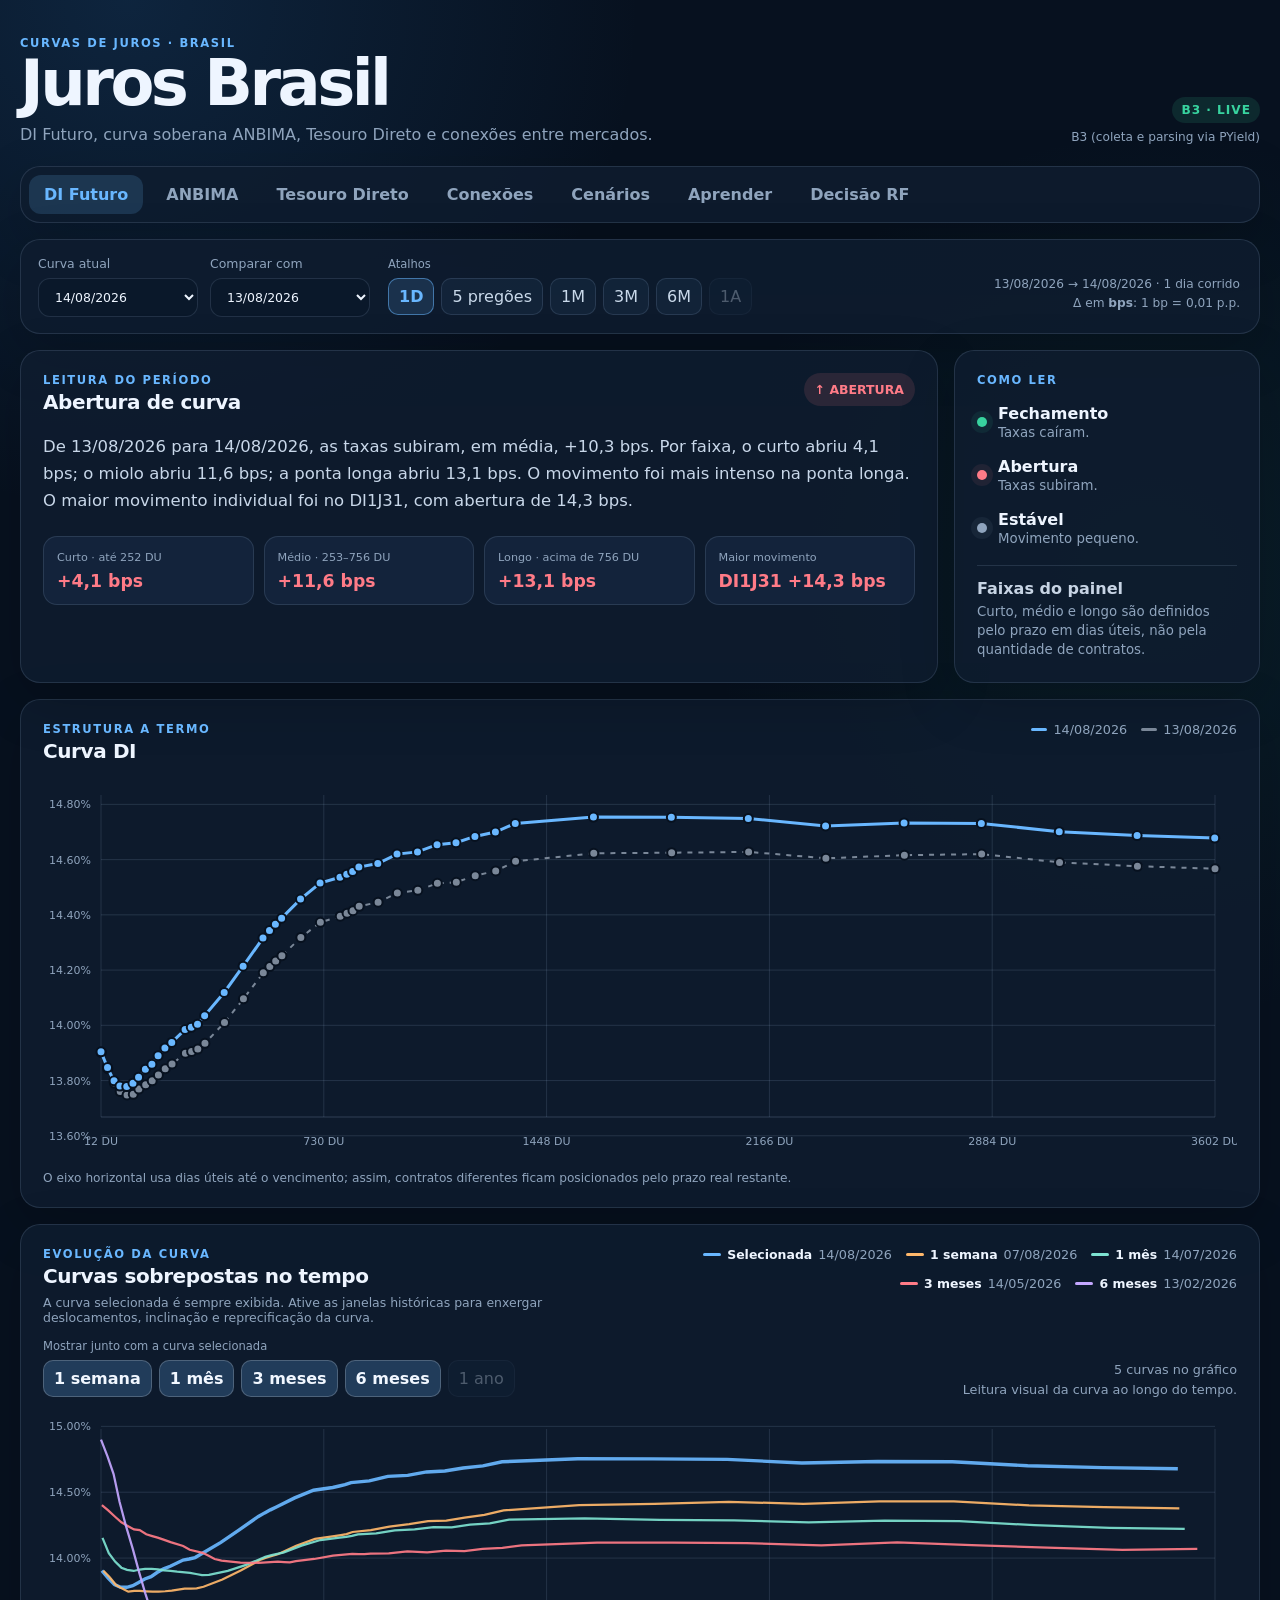
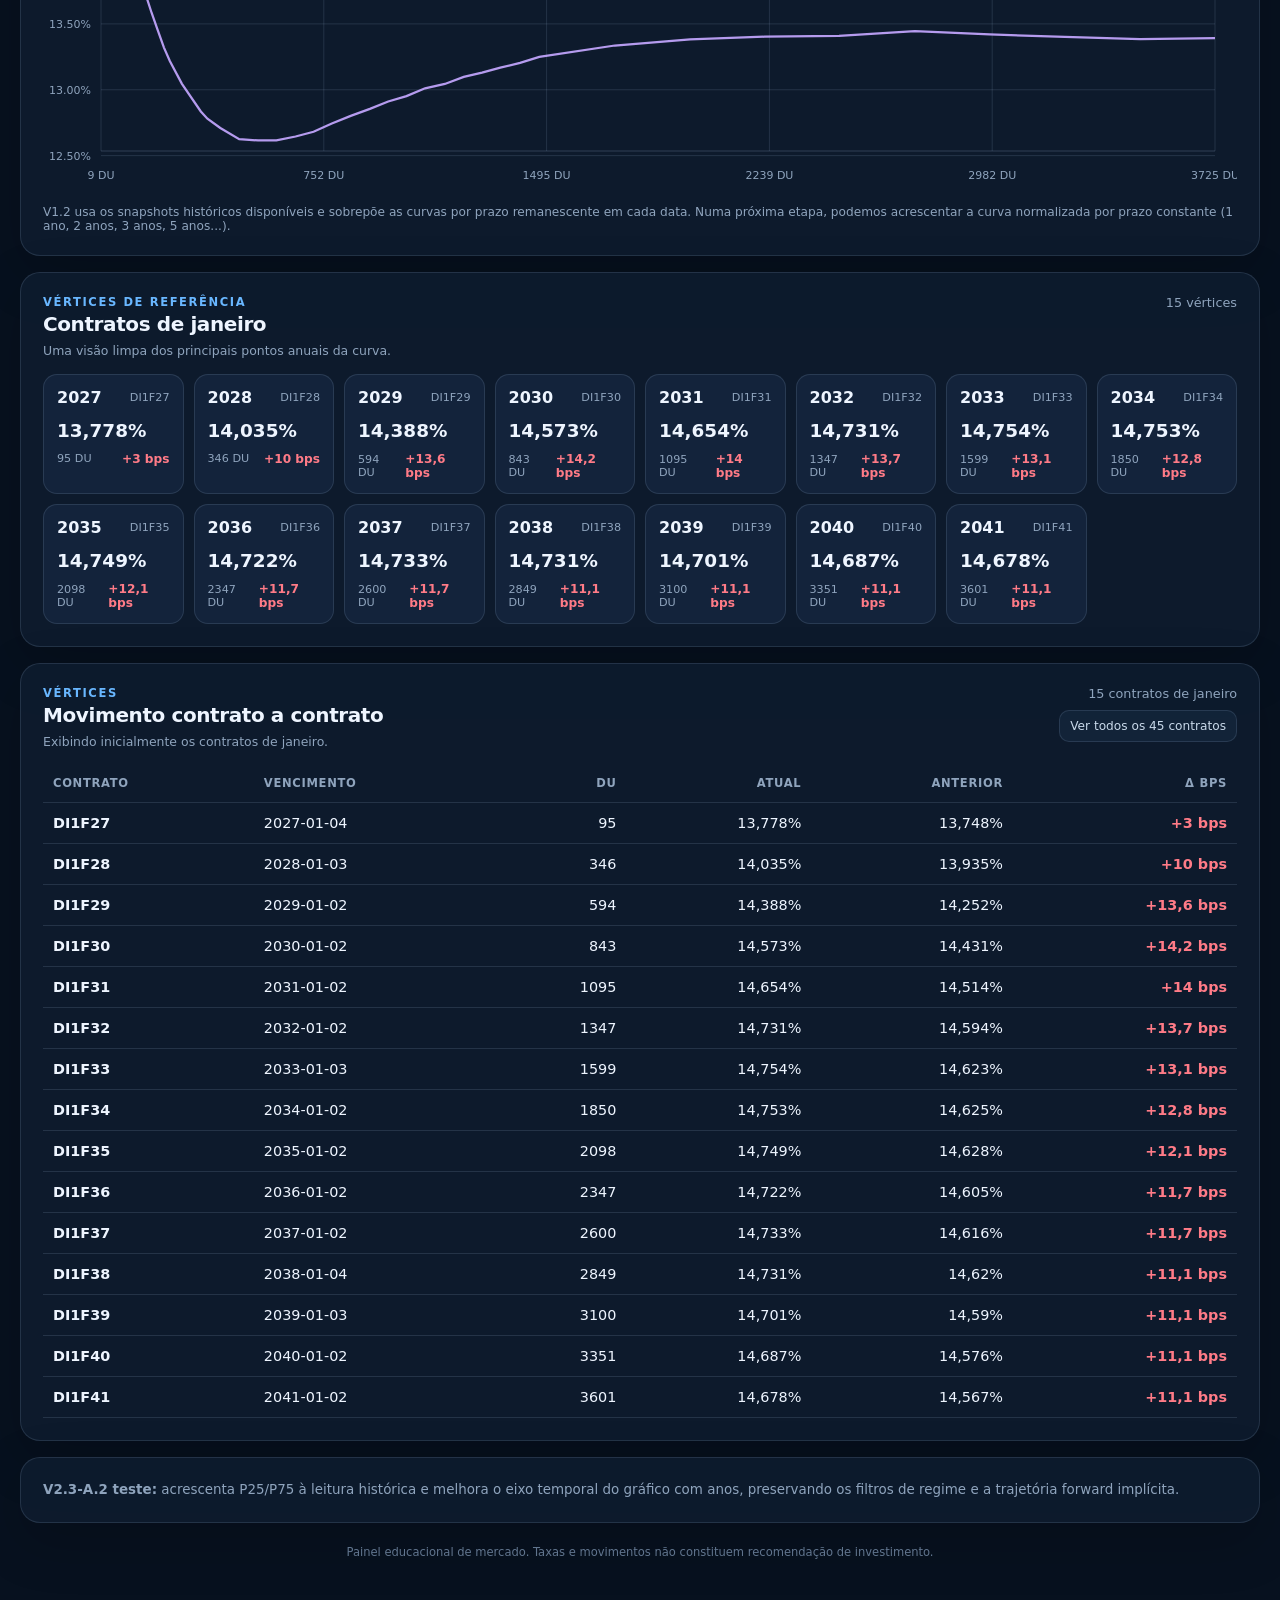
==== v2.html @ 852cf222 "Add files via upload" ====
<!doctype html>
<html lang="pt-BR">
<head>
  <meta charset="utf-8">
  <meta name="viewport" content="width=device-width, initial-scale=1">
  <meta name="description" content="Painel didático de curva DI Futuro, movimentos em pontos-base e comparação entre pregões.">
  <title>Juros Brasil · V2.3-A.2 Teste</title>
  <link rel="stylesheet" href="css/style.css?v=1.2.0">
  <link rel="stylesheet" href="css/v2.css?v=2.3.0">
</head>
<body>
  <main class="shell">
    <header class="topbar">
      <div>
        <p class="eyebrow">CURVAS DE JUROS · BRASIL</p>
        <h1>Juros Brasil</h1>
        <p class="subtitle">DI Futuro, curva soberana ANBIMA, Tesouro Direto e conexões entre mercados.</p>
      </div>
      <div class="sourceBox">
        <span id="modeBadge" class="badge">carregando</span>
        <span id="sourceText">—</span>
      </div>
    </header>

    <nav class="mainTabs panel" aria-label="Áreas do painel">
      <button type="button" class="tabButton active" data-tab="di">DI Futuro</button>
      <button type="button" class="tabButton" data-tab="anbima">ANBIMA</button>
      <button type="button" class="tabButton" data-tab="tesouro">Tesouro Direto</button>
      <button type="button" class="tabButton" data-tab="conexoes">Conexões</button>
      <button type="button" class="tabButton scenarioTabButton" data-tab="cenarios">Cenários</button>
      <button type="button" class="tabButton" data-tab="aprender">Aprender</button>
      <button type="button" class="tabButton decisionTabButton" data-tab="decisao">Decisão RF</button>
    </nav>

    <div id="tab-di" class="tabPane active">
    <section class="controls panel">
      <div class="dateControls">
        <label>
          Curva atual
          <select id="currentDate"></select>
        </label>
        <label>
          Comparar com
          <select id="compareDate"></select>
        </label>
      </div>

      <div class="presetWrap">
        <span class="presetLabel">Atalhos</span>
        <div class="presetButtons" id="presetButtons">
          <button type="button" data-preset="1d">1D</button>
          <button type="button" data-preset="5d">5 pregões</button>
          <button type="button" data-preset="1m">1M</button>
          <button type="button" data-preset="3m">3M</button>
          <button type="button" data-preset="6m">6M</button>
          <button type="button" data-preset="1y">1A</button>
        </div>
      </div>

      <div class="controlHint">
        <span id="periodLabel">—</span>
        <span>Δ em <strong>bps</strong>: 1 bp = 0,01 p.p.</span>
      </div>
    </section>

    <section class="heroGrid">
      <article class="panel reading">
        <div class="panelHead">
          <div>
            <p class="eyebrow">LEITURA DO PERÍODO</p>
            <h2 id="movementTitle">—</h2>
          </div>
          <div id="movementPill" class="movementPill neutral">—</div>
        </div>
        <p id="movementText" class="readingText">Carregando as curvas…</p>
        <div class="metrics">
          <div>
            <span>Curto · até 252 DU</span>
            <strong id="shortMove">—</strong>
          </div>
          <div>
            <span>Médio · 253–756 DU</span>
            <strong id="midMove">—</strong>
          </div>
          <div>
            <span>Longo · acima de 756 DU</span>
            <strong id="longMove">—</strong>
          </div>
          <div>
            <span>Maior movimento</span>
            <strong id="largestMove">—</strong>
          </div>
        </div>
      </article>

      <article class="panel glossary">
        <p class="eyebrow">COMO LER</p>
        <div class="glossaryRow"><span class="dot down"></span><div><strong>Fechamento</strong><small>Taxas caíram.</small></div></div>
        <div class="glossaryRow"><span class="dot up"></span><div><strong>Abertura</strong><small>Taxas subiram.</small></div></div>
        <div class="glossaryRow"><span class="dot flat"></span><div><strong>Estável</strong><small>Movimento pequeno.</small></div></div>
        <div class="bucketHelp">
          <strong>Faixas do painel</strong>
          <small>Curto, médio e longo são definidos pelo prazo em dias úteis, não pela quantidade de contratos.</small>
        </div>
      </article>
    </section>

    <section class="panel chartPanel">
      <div class="panelHead">
        <div>
          <p class="eyebrow">ESTRUTURA A TERMO</p>
          <h2>Curva DI</h2>
        </div>
        <div id="legend" class="legend"></div>
      </div>
      <div id="chart" class="chart" aria-label="Gráfico da curva DI"></div>
      <p class="chartNote">O eixo horizontal usa dias úteis até o vencimento; assim, contratos diferentes ficam posicionados pelo prazo real restante.</p>
    </section>

    <section class="panel evolutionPanel">
      <div class="panelHead">
        <div>
          <p class="eyebrow">EVOLUÇÃO DA CURVA</p>
          <h2>Curvas sobrepostas no tempo</h2>
          <p class="sectionSubtitle">A curva selecionada é sempre exibida. Ative as janelas históricas para enxergar deslocamentos, inclinação e reprecificação da curva.</p>
        </div>
        <div id="evolutionLegend" class="legend"></div>
      </div>

      <div class="evoControls">
        <div class="presetWrap">
          <span class="presetLabel">Mostrar junto com a curva selecionada</span>
          <div class="presetButtons evoButtons" id="evolutionButtons">
            <button type="button" data-evo="5d">1 semana</button>
            <button type="button" data-evo="1m">1 mês</button>
            <button type="button" data-evo="3m">3 meses</button>
            <button type="button" data-evo="6m">6 meses</button>
            <button type="button" data-evo="1y">1 ano</button>
          </div>
        </div>
        <div class="evoHint">
          <div id="evolutionCount" class="muted">—</div>
          <div class="muted">Leitura visual da curva ao longo do tempo.</div>
        </div>
      </div>

      <div id="evolutionChart" class="chart evolutionChart" aria-label="Gráfico de evolução histórica da curva DI"></div>
      <p class="chartNote">V1.2 usa os snapshots históricos disponíveis e sobrepõe as curvas por prazo remanescente em cada data. Numa próxima etapa, podemos acrescentar a curva normalizada por prazo constante (1 ano, 2 anos, 3 anos, 5 anos...).</p>
    </section>

    <section class="panel januaryPanel">
      <div class="panelHead">
        <div>
          <p class="eyebrow">VÉRTICES DE REFERÊNCIA</p>
          <h2>Contratos de janeiro</h2>
          <p class="sectionSubtitle">Uma visão limpa dos principais pontos anuais da curva.</p>
        </div>
        <div id="januaryCount" class="muted">—</div>
      </div>
      <div id="januaryGrid" class="januaryGrid"></div>
    </section>

    <section class="panel">
      <div class="panelHead">
        <div>
          <p class="eyebrow">VÉRTICES</p>
          <h2>Movimento contrato a contrato</h2>
          <p class="sectionSubtitle" id="tableModeText">Exibindo inicialmente os contratos de janeiro.</p>
        </div>
        <div class="tableActions">
          <div id="commonCount" class="muted">—</div>
          <button type="button" id="toggleTable" class="secondaryButton">Ver todos os contratos</button>
        </div>
      </div>
      <div class="tableWrap">
        <table>
          <thead>
            <tr>
              <th>Contrato</th>
              <th>Vencimento</th>
              <th>DU</th>
              <th>Atual</th>
              <th>Anterior</th>
              <th>Δ bps</th>
            </tr>
          </thead>
          <tbody id="curveTable"></tbody>
        </table>
      </div>
    </section>

    </div>

    <div id="tab-anbima" class="tabPane">
      <section class="sectionIntro panel"><div><p class="eyebrow">CURVA SOBERANA · ANBIMA</p><h2>ETTJ Prefixada, juro real e inflação implícita</h2><p class="sectionSubtitle">Vértices de prazo constante em dias úteis.</p></div><label class="inlineSelect">Data<select id="anbimaDate"></select></label></section>
      <section class="panel marketStatus"><div class="panelHead"><div><p class="eyebrow">VÉRTICES PADRÃO</p><h2>Retrato da curva ANBIMA</h2></div><div id="anbimaStatus" class="muted">—</div></div><div id="anbimaCards" class="marketCards"></div></section>
      <section class="panel chartPanel"><div class="panelHead"><div><p class="eyebrow">ETTJ</p><h2>Pré × IPCA × inflação implícita</h2></div><div id="anbimaLegend" class="legend"></div></div><div id="anbimaChart" class="chart"></div></section>
      <section class="panel"><div class="panelHead"><div><p class="eyebrow">VÉRTICES</p><h2>Estrutura a termo</h2></div></div><div class="tableWrap"><table><thead><tr><th>DU</th><th>Prazo</th><th>ETTJ Pré</th><th>ETTJ IPCA</th><th>Inflação implícita</th></tr></thead><tbody id="anbimaTable"></tbody></table></div></section>
      <section class="panel parameterPanel"><div class="panelHead"><div><p class="eyebrow">MODELO</p><h2>Parâmetros Svensson</h2><p id="anbimaPrecision" class="sectionSubtitle"></p></div></div><div class="tableWrap"><table><thead><tr><th>Curva</th><th>Beta 1</th><th>Beta 2</th><th>Beta 3</th><th>Beta 4</th><th>Lambda 1</th><th>Lambda 2</th></tr></thead><tbody id="anbimaParams"></tbody></table></div></section>
    </div>

    <div id="tab-tesouro" class="tabPane">
      <section class="sectionIntro panel"><div><p class="eyebrow">TÍTULOS PÚBLICOS · TESOURO DIRETO</p><h2>Taxas e preços dos títulos ofertados</h2><p class="sectionSubtitle">Fonte oficial do Tesouro Nacional.</p></div><label class="inlineSelect">Data<select id="tesouroDate"></select></label></section>
      <section id="tesouroPending" class="panel pendingPanel"><p class="eyebrow">PRIMEIRO TESTE</p><h2>Aguardando a primeira coleta do Tesouro Direto</h2><p>Depois de subir os arquivos, rode <strong>Actions → Atualizar Tesouro Direto → Run workflow</strong>. A aba será preenchida automaticamente.</p></section>
      <div id="tesouroContent" class="hidden"><section class="panel marketStatus"><div class="panelHead"><div><p class="eyebrow">MERCADO</p><h2>Taxas do Tesouro Direto</h2></div><div id="tesouroStatus" class="muted">—</div></div><div id="tesouroCards" class="marketCards"></div></section><section class="panel"><div class="panelHead"><div><p class="eyebrow">TÍTULOS</p><h2>Taxas e preços</h2></div></div><div class="tableWrap"><table><thead><tr><th>Título</th><th>Vencimento</th><th>Taxa compra</th><th>Preço compra</th><th>Taxa venda</th><th>Preço venda</th></tr></thead><tbody id="tesouroTable"></tbody></table></div></section></div>
    </div>

    <div id="tab-conexoes" class="tabPane">
      <section class="sectionIntro panel"><div><p class="eyebrow">CONEXÕES DE MERCADO</p><h2>DI Futuro × ETTJ Prefixada ANBIMA</h2><p class="sectionSubtitle">O DI é interpolado nos mesmos vértices da ANBIMA.</p></div><label class="inlineSelect">Data em comum<select id="connectionDate"></select></label></section>
      <section class="panel reading"><div class="panelHead"><div><p class="eyebrow">LEITURA DO BASIS</p><h2 id="basisTitle">—</h2></div><div id="basisStatus" class="muted">—</div></div><p id="basisText" class="readingText">Carregando…</p></section>
      <section class="panel chartPanel"><div class="panelHead"><div><p class="eyebrow">CURVAS NORMALIZADAS</p><h2>DI interpolado × ANBIMA Pré</h2></div><div id="connectionLegend" class="legend"></div></div><div id="connectionChart" class="chart"></div></section>
      <section class="panel"><div class="panelHead"><div><p class="eyebrow">BASIS</p><h2>ANBIMA Pré − DI</h2><p class="sectionSubtitle">Diferença em pontos-base; não representa spread de crédito.</p></div></div><div id="basisBars" class="basisBars"></div><div class="tableWrap"><table><thead><tr><th>Vértice</th><th>Prazo</th><th>DI interpolado</th><th>ANBIMA Pré</th><th>Basis</th></tr></thead><tbody id="basisTable"></tbody></table></div></section>
    </div>



    <div id="tab-cenarios" class="tabPane">
      <section class="sectionIntro panel scenarioIntro">
        <div>
          <p class="eyebrow">PASSADO × MERCADO</p>
          <h2>Cenários de referência</h2>
          <p class="sectionSubtitle">Compare CDI realizado em janelas históricas com a taxa equivalente e a trajetória forward implícita na curva DI atual.</p>
        </div>
        <div class="scenarioSelectors">
          <label class="inlineSelect">Data da curva<select id="scenarioDate"></select></label>
          <label class="inlineSelect">Base histórica
            <select id="scenarioRegime">
              <option value="full">Histórico completo · desde 1986</option>
              <option value="real">Plano Real · desde jul/1994</option>
              <option value="targets" selected>Regime de metas · desde jul/1999</option>
              <option value="recent">Histórico recente · desde 2005</option>
            </select>
          </label>
          <label class="inlineSelect">Horizonte
            <select id="scenarioHorizon">
              <option value="126">6 meses · 126 DU</option>
              <option value="252">1 ano · 252 DU</option>
              <option value="504">2 anos · 504 DU</option>
              <option value="756">3 anos · 756 DU</option>
              <option value="1260" selected>5 anos · 1.260 DU</option>
              <option value="1764">7 anos · 1.764 DU</option>
              <option value="2520">10 anos · 2.520 DU</option>
            </select>
          </label>
        </div>
      </section>

      <section id="cdiPending" class="panel pendingPanel">
        <p class="eyebrow">CDI HISTÓRICO</p>
        <h2>Aguardando a primeira coleta do Banco Central</h2>
        <p>Depois de subir os arquivos, rode <strong>Actions → Atualizar CDI histórico → Run workflow</strong>. O workflow criará <code>data/cdi/index.json</code> e esta área será preenchida automaticamente.</p>
      </section>

      <div id="scenarioContent" class="hidden">
        <section class="panel scenarioSnapshot">
          <div class="panelHead">
            <div>
              <p class="eyebrow">CENÁRIOS DE REFERÊNCIA</p>
              <h2 id="scenarioTitle">—</h2>
              <p class="sectionSubtitle">Histórico é realizado; curva DI é preço de mercado hoje. A base histórica selecionada filtra apenas janelas inteiramente contidas no regime. Nenhum dos dois é previsão garantida.</p>
            </div>
            <div id="scenarioStatus" class="muted">—</div>
          </div>
          <div id="scenarioCards" class="scenarioCards"></div>
          <div id="scenarioReading" class="rfReading"></div>
        </section>

        <section class="panel scenarioForwardPanel">
          <div class="panelHead">
            <div>
              <p class="eyebrow">TRAJETÓRIA IMPLÍCITA</p>
              <h2>Como a curva chega à taxa equivalente?</h2>
              <p class="sectionSubtitle">Forward anual equivalente de cada trecho, extraído dos fatores de desconto da curva DI interpolada.</p>
            </div>
          </div>
          <div class="tableWrap">
            <table>
              <thead><tr><th>Trecho</th><th>DU do trecho</th><th>Forward implícito</th><th>Taxa zero no fim</th></tr></thead>
              <tbody id="scenarioForwardTable"></tbody>
            </table>
          </div>
          <p class="modelNote">A composição dos forwards reproduz a taxa equivalente do horizonte. Para produtos a % do CDI, a V2.3-A aplica o percentual em cada trecho da trajetória, em vez de repetir uma única taxa por todo o período.</p>
        </section>

        <section class="panel scenarioHistoryPanel">
          <div class="panelHead">
            <div>
              <p class="eyebrow">HISTÓRICO</p>
              <h2 id="scenarioHistoryTitle">CDI equivalente em janelas móveis</h2>
              <p class="sectionSubtitle">Cada ponto responde: “qual foi a taxa anual equivalente do CDI nos N dias úteis terminados nesta data?”.</p>
            </div>
          </div>
          <div id="scenarioHistoryChart" class="historyChartCompact scenarioHistoryChart"></div>
        </section>

        <section class="panel scenarioMatrixPanel">
          <div class="panelHead">
            <div>
              <p class="eyebrow">VISÃO COMPLETA</p>
              <h2>Todos os horizontes</h2>
              <p class="sectionSubtitle">Última janela realizada, distribuição histórica e referência da curva DI na data selecionada.</p>
            </div>
          </div>
          <div class="tableWrap">
            <table>
              <thead><tr><th>Horizonte</th><th>Última janela</th><th>P25</th><th>Mediana</th><th>P75</th><th>Mínima</th><th>Máxima</th><th>Curva DI</th><th>DI − mediana</th></tr></thead>
              <tbody id="scenarioMatrix"></tbody>
            </table>
          </div>
        </section>
      </div>

      <section class="panel scenarioNext">
        <div>
          <p class="eyebrow">PRÓXIMA CAMADA · V2.4</p>
          <h2>Boletim Focus</h2>
          <p>Na próxima etapa, Selic e IPCA do Focus entram como trajetória de consenso, respeitando o fato de que a Selic publicada no Focus é uma expectativa de fim de período e não um “CDI médio” pronto.</p>
        </div>
      </section>
    </div>

    <div id="tab-aprender" class="tabPane">
      <section class="sectionIntro panel learnIntro">
        <div>
          <p class="eyebrow">GUIA PRÁTICO</p>
          <h2>Da curva para a decisão</h2>
          <p class="sectionSubtitle">Uma leitura simples para conectar DI, ANBIMA, renda fixa, fundos e ativos de risco.</p>
        </div>
        <div class="learnBadge">educacional · sem recomendação automática</div>
      </section>

      <section class="panel">
        <div class="panelHead">
          <div>
            <p class="eyebrow">CURVA EM 60 SEGUNDOS</p>
            <h2>O que está mexendo?</h2>
          </div>
        </div>
        <div class="learningSteps">
          <article class="learnStep"><span>1</span><div><strong>DI futuro</strong><p>É uma referência negociada para juros DI em prazos futuros. Taxa para cima = abertura; taxa para baixo = fechamento.</p></div></article>
          <article class="learnStep"><span>2</span><div><strong>Onde mexeu?</strong><p>Curto, miolo e longo podem andar de formas diferentes. Isso ajuda a separar política monetária próxima de prêmio de prazo.</p></div></article>
          <article class="learnStep"><span>3</span><div><strong>Pré ou pós?</strong><p>O pós acompanha o CDI realizado; o prefixado trava uma taxa nominal; o IPCA+ trava uma taxa real sobre a inflação.</p></div></article>
          <article class="learnStep"><span>4</span><div><strong>Marcação a mercado</strong><p>Quanto maior a duration, maior tende a ser a sensibilidade do preço a mudanças na curva, mantendo as demais variáveis constantes.</p></div></article>
        </div>
      </section>

      <section class="panel impactPanel">
        <div class="panelHead">
          <div>
            <p class="eyebrow">MAPA DE IMPACTOS</p>
            <h2>Se a curva mexer, o que observar?</h2>
            <p class="sectionSubtitle">Relações direcionais típicas, não regras fixas.</p>
          </div>
        </div>
        <div class="impactGrid">
          <article class="impactCard">
            <div class="impactHead up"><span>↑</span><strong>Curva abre</strong></div>
            <ul>
              <li><b>Novos prefixados:</b> tendem a aparecer com taxas maiores.</li>
              <li><b>Prefixados já emitidos / fundos de duration:</b> preços podem sofrer.</li>
              <li><b>Bolsa e IFIX:</b> taxa de desconto maior pode pressionar valuation.</li>
              <li><b>Pós-CDI:</b> continua dependendo do CDI efetivamente realizado.</li>
            </ul>
          </article>
          <article class="impactCard">
            <div class="impactHead down"><span>↓</span><strong>Curva fecha</strong></div>
            <ul>
              <li><b>Novos prefixados:</b> tendem a vir com taxas menores.</li>
              <li><b>Prefixados já emitidos / fundos de duration:</b> podem se beneficiar da marcação.</li>
              <li><b>Bolsa e IFIX:</b> menor taxa de desconto pode ajudar valuation.</li>
              <li><b>Pós-CDI:</b> pode perder atratividade relativa se o CDI realizado cair.</li>
            </ul>
          </article>
          <article class="impactCard">
            <div class="impactHead real"><span>π</span><strong>Juro real / inflação</strong></div>
            <ul>
              <li><b>ETTJ IPCA:</b> ajuda a enxergar o juro real exigido pelo mercado.</li>
              <li><b>Inflação implícita:</b> liga curva nominal e curva real.</li>
              <li><b>LCI IPCA+:</b> compare a taxa real contratada com a curva real do mesmo prazo.</li>
              <li><b>Prazo longo:</b> pequenas mudanças de taxa podem gerar grande oscilação de preço.</li>
            </ul>
          </article>
        </div>
      </section>

      <section class="panel fundGuide">
        <div class="panelHead">
          <div>
            <p class="eyebrow">FUNDOS DE INVESTIMENTO</p>
            <h2>Como a curva chega até o fundo?</h2>
          </div>
        </div>
        <div class="fundMap">
          <div><strong>DI / Selic</strong><span>Fundos muito curtos / caixa</span><p>Menor sensibilidade à ponta longa; o resultado tende a acompanhar mais de perto a taxa realizada, descontadas taxas e demais posições.</p></div>
          <div><strong>Pré / duration</strong><span>Renda fixa ativa</span><p>Fechamento de curva pode gerar marcação positiva; abertura pode pressionar. O tamanho do efeito depende da duration e das posições.</p></div>
          <div><strong>IPCA+</strong><span>Inflação / IMA-B</span><p>Juro real é central. Fundos longos podem oscilar bastante mesmo com proteção inflacionária no horizonte.</p></div>
          <div><strong>Crédito</strong><span>Spread + curva</span><p>Além dos juros, entra o spread de crédito. Curva e percepção de risco podem se mover ao mesmo tempo ou em direções diferentes.</p></div>
        </div>
      </section>

      <section class="panel correlationPreview">
        <div>
          <p class="eyebrow">PRÓXIMA CAMADA</p>
          <h2>Juros futuros × Bolsa × IFIX</h2>
          <p>O próximo módulo pode calcular correlação móvel entre variações do DI 2A/5A/10A e retornos de Ibovespa/IFIX. A ideia é medir o que aconteceu em cada janela, em vez de assumir que “juros caem = bolsa sobe” sempre.</p>
        </div>
        <div class="correlationMock">
          <span>DI 5A × IBOV</span><strong>correlação móvel</strong><small>20 · 60 · 120 pregões</small>
        </div>
      </section>
    </div>

    <div id="tab-decisao" class="tabPane">
      <section class="sectionIntro panel decisionIntro">
        <div>
          <p class="eyebrow">DECISÃO DE RENDA FIXA</p>
          <h2>LCI Pós × Pré × IPCA+</h2>
          <p class="sectionSubtitle">Compare cenários, pontos de equilíbrio e referências de mercado. A ferramenta não substitui suitability, liquidez, risco de crédito ou condições da emissão.</p>
        </div>
        <label class="inlineSelect">Data de referência<select id="decisionDate"></select></label>
      </section>

      <section class="panel decisionFormPanel">
        <div class="panelHead">
          <div>
            <p class="eyebrow">ENTRADAS</p>
            <h2>Condições disponíveis para o cliente</h2>
          </div>
          <button type="button" id="useMarketScenario" class="secondaryButton">Usar cenário de mercado</button>
        </div>

        <div class="decisionInputs">
          <label>Valor da aplicação
            <div class="inputPrefix"><span>R$</span><input id="rfAmount" type="number" min="1000" step="1000" value="100000"></div>
          </label>
          <label>Horizonte
            <select id="rfHorizon">
              <option value="126">6 meses · 126 DU</option>
              <option value="252" selected>1 ano · 252 DU</option>
              <option value="504">2 anos · 504 DU</option>
              <option value="756">3 anos · 756 DU</option>
              <option value="1260">5 anos · 1.260 DU</option>
              <option value="1764">7 anos · 1.764 DU</option>
              <option value="2520">10 anos · 2.520 DU</option>
            </select>
          </label>
          <label>LCI Pós
            <div class="inputSuffix"><input id="rfPctCdi" type="number" min="1" max="150" step="0.01" value="90"><span>% do CDI</span></div>
          </label>
          <label>LCI Pré
            <div class="inputSuffix"><input id="rfPre" type="number" min="0" max="50" step="0.01" value="13.08"><span>% a.a.</span></div>
          </label>
          <label>LCI IPCA+
            <div class="inputSuffix"><input id="rfIpcaSpread" type="number" min="0" max="30" step="0.01" value="7.00"><span>% a.a.</span></div>
          </label>
          <label>CDI equivalente · cenário
            <div class="inputSuffix"><input id="rfCdiScenario" type="number" min="0" max="50" step="0.01" value="13.90"><span>% a.a.</span></div>
          </label>
          <label>IPCA médio · cenário
            <div class="inputSuffix"><input id="rfIpcaScenario" type="number" min="-5" max="30" step="0.01" value="5.00"><span>% a.a.</span></div>
          </label>
        </div>
        <p class="decisionHint">Por padrão, a ferramenta abre em cenário de mercado. Na LCI Pós, a V2.3-A usa a trajetória forward implícita da curva DI; o campo de CDI mostra a taxa equivalente do horizonte. Se CDI ou IPCA forem editados manualmente, passa para cenário personalizado. Curva não é previsão.</p>
      </section>

      <section class="panel marketReferencePanel">
        <div class="panelHead">
          <div>
            <p class="eyebrow">REFERÊNCIAS DE MERCADO</p>
            <h2 id="rfReferenceTitle">Mesmo prazo · —</h2>
          </div>
          <div id="rfReferenceStatus" class="muted">—</div>
        </div>
        <div id="rfReferenceCards" class="rfReferenceCards"></div>
      </section>

      <section class="panel">
        <div class="panelHead">
          <div>
            <p class="eyebrow">RESULTADO DO CENÁRIO</p>
            <h2>Quanto cada estrutura entrega no modelo?</h2>
          </div>
        </div>
        <div id="rfProductCards" class="rfProductCards"></div>
        <div id="rfScenarioReading" class="rfReading"></div>
      </section>

      <section class="decisionSplit">
        <section class="panel">
          <div class="panelHead"><div><p class="eyebrow">PONTOS DE EQUILÍBRIO</p><h2>Quando uma estrutura empata com a outra?</h2></div></div>
          <div id="rfBreakevens" class="breakevenGrid"></div>
        </section>
        <section class="panel">
          <div class="panelHead"><div><p class="eyebrow">ANTES DE ORIENTAR</p><h2>Checklist do atendimento</h2></div></div>
          <div class="clientChecklist">
            <label><input type="checkbox"> Horizonte do recurso está claro?</label>
            <label><input type="checkbox"> A carência/liquidez é compatível?</label>
            <label><input type="checkbox"> Concentração por emissor/FGC foi avaliada?</label>
            <label><input type="checkbox"> Cliente entende pré, pós e IPCA+?</label>
            <label><input type="checkbox"> Cenário é compatível com o perfil e objetivo?</label>
          </div>
        </section>
      </section>

      <section class="panel decisionFootnote">
        <p><strong>Importante:</strong> LCI para pessoa física é tratada aqui como isenta de IR sobre os rendimentos. O comparador não considera resgate antecipado, mercado secundário, custos, risco de crédito, reinvestimento, mudanças tributárias futuras nem particularidades contratuais. Confira sempre as condições da emissão.</p>
      </section>
    </div>

    <section class="panel notePanel">
      <p><strong>V2.3-A.2 teste:</strong> acrescenta P25/P75 à leitura histórica e melhora o eixo temporal do gráfico com anos, preservando os filtros de regime e a trajetória forward implícita.</p>
    </section>

    <footer>
      Painel educacional de mercado. Taxas e movimentos não constituem recomendação de investimento.
    </footer>
  </main>
  <script src="js/app.js?v=1.2.0" defer></script>
  <script src="js/market.js?v=2.3.2" defer></script>
</body>
</html>
---- css/style.css ----
:root {
  --bg: #07111f;
  --panel: rgba(14, 28, 47, .86);
  --panel2: rgba(21, 39, 63, .82);
  --text: #eef5ff;
  --muted: #8fa4bd;
  --line: rgba(166, 194, 226, .15);
  --accent: #69b7ff;
  --positive: #38d39f;
  --negative: #ff7b87;
  --warning: #ffc96b;
  --radius: 20px;
}
* { box-sizing: border-box; }
html { color-scheme: dark; }
body {
  margin: 0;
  font-family: Inter, ui-sans-serif, system-ui, -apple-system, BlinkMacSystemFont, "Segoe UI", sans-serif;
  background:
    radial-gradient(circle at 10% 0%, rgba(38, 105, 170, .22), transparent 32rem),
    radial-gradient(circle at 90% 18%, rgba(24, 124, 107, .12), transparent 28rem),
    var(--bg);
  color: var(--text);
}
button, select { font: inherit; }
button { cursor: pointer; }

.shell { width: min(1240px, calc(100% - 32px)); margin: 0 auto; padding: 36px 0 48px; }
.topbar { display: flex; gap: 28px; align-items: flex-end; justify-content: space-between; margin-bottom: 22px; }
h1 { margin: 2px 0 6px; font-size: clamp(2.2rem, 5vw, 4.5rem); line-height: .98; letter-spacing: -.055em; }
h2 { margin: 3px 0 0; font-size: 1.25rem; letter-spacing: -.02em; }
p { margin: 0; }
.eyebrow { color: var(--accent); font-weight: 800; font-size: .72rem; letter-spacing: .14em; }
.subtitle { color: var(--muted); max-width: 680px; margin-top: 10px; }
.sectionSubtitle { color: var(--muted); font-size: .78rem; margin-top: 7px; }

.panel {
  border: 1px solid var(--line);
  background: var(--panel);
  border-radius: var(--radius);
  box-shadow: 0 18px 55px rgba(0,0,0,.18);
}
.sourceBox {
  display: flex; flex-direction: column; align-items: flex-end; gap: 7px;
  color: var(--muted); font-size: .76rem; text-align: right; max-width: 320px;
}
.badge {
  display: inline-flex; padding: 6px 9px; border-radius: 999px;
  background: rgba(105,183,255,.13); color: var(--accent);
  font-weight: 800; text-transform: uppercase; letter-spacing: .08em;
}
.badge.demo { color: var(--warning); background: rgba(255,201,107,.12); }
.badge.live { color: var(--positive); background: rgba(56,211,159,.12); }

.controls {
  padding: 16px 17px;
  display: grid;
  grid-template-columns: auto 1fr auto;
  gap: 18px;
  align-items: end;
  margin-bottom: 16px;
}
.dateControls { display: flex; gap: 12px; }
.controls label { display: grid; gap: 7px; color: var(--muted); font-size: .78rem; }
select {
  min-width: 160px;
  border: 1px solid var(--line);
  border-radius: 12px;
  background: #0a182a;
  color: var(--text);
  padding: 10px 12px;
}
.presetWrap { display: grid; gap: 7px; align-self: center; }
.presetLabel { color: var(--muted); font-size: .72rem; }
.presetButtons { display: flex; gap: 7px; flex-wrap: wrap; }
.presetButtons button,
.secondaryButton {
  border: 1px solid var(--line);
  background: rgba(105,183,255,.06);
  color: #c9d9ea;
  border-radius: 10px;
  padding: 8px 10px;
  transition: .15s ease;
}
.presetButtons button:hover:not(:disabled),
.secondaryButton:hover {
  border-color: rgba(105,183,255,.45);
  background: rgba(105,183,255,.12);
}
.presetButtons button.active {
  color: var(--accent);
  border-color: rgba(105,183,255,.52);
  background: rgba(105,183,255,.15);
  font-weight: 800;
}
.presetButtons button:disabled {
  opacity: .34;
  cursor: not-allowed;
}
.controlHint {
  color: var(--muted);
  font-size: .76rem;
  display: grid;
  gap: 5px;
  text-align: right;
  padding: 7px 2px;
}

.heroGrid {
  display: grid;
  grid-template-columns: minmax(0, 3fr) minmax(230px, 1fr);
  gap: 16px;
  margin-bottom: 16px;
}
.reading, .glossary, .chartPanel, .januaryPanel, .evolutionPanel, section.panel:not(.controls) { padding: 22px; }
.panelHead { display: flex; justify-content: space-between; gap: 18px; align-items: flex-start; }
.movementPill { padding: 9px 11px; border-radius: 999px; font-size: .78rem; font-weight: 800; white-space: nowrap; }
.movementPill.close { background: rgba(56,211,159,.12); color: var(--positive); }
.movementPill.open { background: rgba(255,123,135,.12); color: var(--negative); }
.movementPill.neutral { background: rgba(143,164,189,.12); color: var(--muted); }
.readingText { color: #c8d7e9; font-size: 1.03rem; line-height: 1.65; margin: 19px 0 22px; }

.metrics { display: grid; grid-template-columns: repeat(4, 1fr); gap: 10px; }
.metrics > div { background: var(--panel2); border: 1px solid var(--line); border-radius: 14px; padding: 13px; }
.metrics span { display: block; color: var(--muted); font-size: .7rem; margin-bottom: 6px; line-height: 1.35; }
.metrics strong { font-size: 1.08rem; }

.glossary { display: grid; align-content: start; gap: 17px; }
.glossaryRow { display: flex; gap: 11px; align-items: center; }
.glossaryRow div { display: grid; gap: 2px; }
.glossaryRow small { color: var(--muted); }
.dot { width: 10px; height: 10px; border-radius: 50%; flex: 0 0 auto; }
.dot.down { background: var(--positive); box-shadow: 0 0 0 6px rgba(56,211,159,.08); }
.dot.up { background: var(--negative); box-shadow: 0 0 0 6px rgba(255,123,135,.08); }
.dot.flat { background: var(--muted); box-shadow: 0 0 0 6px rgba(143,164,189,.08); }
.bucketHelp {
  display: grid; gap: 4px; padding-top: 13px; margin-top: 2px;
  border-top: 1px solid var(--line); color: #c7d4e4;
}
.bucketHelp small { color: var(--muted); line-height: 1.45; }

.chartPanel, .evolutionPanel, .januaryPanel { margin-bottom: 16px; }
.legend { display: flex; gap: 14px; color: var(--muted); font-size: .8rem; flex-wrap: wrap; justify-content: end; }
.legend span { display: inline-flex; align-items: center; gap: 6px; }
.legend i { width: 16px; height: 3px; border-radius: 99px; display: inline-block; background: var(--accent); }
.legend .prev i { background: #7a8798; }

.chart { width: 100%; min-height: 390px; margin-top: 10px; overflow: hidden; }
.chart svg { width: 100%; height: 390px; display: block; }
.chart text { font-family: inherit; fill: var(--muted); font-size: 11px; }
.chart .grid { stroke: var(--line); stroke-width: 1; }
.chart .axis { stroke: rgba(166,194,226,.22); }
.chart .currentLine { fill: none; stroke: var(--accent); stroke-width: 3; }
.chart .prevLine { fill: none; stroke: #7a8798; stroke-width: 2; stroke-dasharray: 5 6; }
.chart .currentPoint { fill: var(--accent); stroke: #07111f; stroke-width: 2; }
.chart .prevPoint { fill: #7a8798; stroke: #07111f; stroke-width: 2; }
.chartNote { color: var(--muted); font-size: .76rem; margin-top: 8px; }

.evoControls {
  display: flex;
  align-items: end;
  justify-content: space-between;
  gap: 18px;
  margin-top: 14px;
}
.evoButtons button.active {
  color: #f1f7ff;
  border-color: rgba(255,255,255,.20);
  background: rgba(105,183,255,.22);
}
.evoHint {
  display: grid;
  gap: 5px;
  text-align: right;
}
.evolutionChart .seriesLine {
  fill: none;
  stroke-width: 2.25;
  opacity: .92;
}
.evolutionChart .seriesLine.current {
  stroke-width: 3.4;
}
.evolutionChart .seriesPoint {
  opacity: .85;
}
.legend i.legendLine {
  width: 18px;
  height: 3px;
}
.legend span strong {
  color: var(--text);
  font-size: .78rem;
  font-weight: 700;
}

.januaryGrid {
  display: grid;
  grid-template-columns: repeat(auto-fit, minmax(125px, 1fr));
  gap: 10px;
  margin-top: 16px;
}
.vertexCard {
  border: 1px solid var(--line);
  background: var(--panel2);
  border-radius: 14px;
  padding: 13px;
  min-width: 0;
}
.vertexTop, .vertexBottom {
  display: flex; align-items: center; justify-content: space-between; gap: 8px;
}
.vertexTop span { font-weight: 800; }
.vertexTop small, .vertexBottom span:first-child { color: var(--muted); font-size: .7rem; }
.vertexCard > strong { display: block; font-size: 1.15rem; margin: 13px 0 11px; font-variant-numeric: tabular-nums; }
.vertexBottom .delta { font-size: .76rem; }

.tableActions { display: grid; justify-items: end; gap: 9px; }
.secondaryButton { font-size: .76rem; white-space: nowrap; }
.tableWrap { overflow-x: auto; margin-top: 15px; }
table { width: 100%; border-collapse: collapse; min-width: 680px; }
th, td {
  padding: 12px 10px;
  border-bottom: 1px solid var(--line);
  text-align: right;
  font-variant-numeric: tabular-nums;
}
th { color: var(--muted); font-size: .72rem; font-weight: 650; text-transform: uppercase; letter-spacing: .06em; }
th:first-child, td:first-child, th:nth-child(2), td:nth-child(2) { text-align: left; }
td { font-size: .9rem; }

.delta.neg { color: var(--positive); font-weight: 800; }
.delta.pos { color: var(--negative); font-weight: 800; }
.delta.flat { color: var(--muted); font-weight: 800; }
.muted { color: var(--muted); font-size: .8rem; }
.notePanel { margin-top: 16px; color: var(--muted); line-height: 1.55; font-size: .84rem; }
footer { color: #61758e; text-align: center; font-size: .72rem; padding-top: 22px; }
.error { color: var(--negative); padding: 24px; }

@media (max-width: 1000px) {
  .controls { grid-template-columns: 1fr; align-items: stretch; }
  .controlHint { text-align: left; }
  .evoControls { flex-direction: column; align-items: stretch; }
  .evoHint { text-align: left; }
}

@media (max-width: 820px) {
  .shell { width: min(100% - 20px, 1240px); padding-top: 22px; }
  .topbar { align-items: flex-start; flex-direction: column; }
  .sourceBox { align-items: flex-start; text-align: left; }
  .dateControls { flex-direction: column; }
  select { width: 100%; }
  .heroGrid { grid-template-columns: 1fr; }
  .metrics { grid-template-columns: repeat(2, 1fr); }
  .chart { min-height: 330px; }
  .chart svg { height: 330px; }
  .panelHead { flex-direction: column; }
  .tableActions { justify-items: start; }
}

@media (max-width: 520px) {
  .metrics { grid-template-columns: 1fr; }
  .presetButtons button { flex: 1 1 auto; }
  .januaryGrid { grid-template-columns: repeat(2, 1fr); }
}
---- css/v2.css ----
.mainTabs{display:flex;gap:8px;padding:8px;margin-bottom:16px;overflow-x:auto}.tabButton{border:0;background:transparent;color:var(--muted);border-radius:12px;padding:10px 15px;white-space:nowrap;font-weight:750;cursor:pointer}.tabButton:hover{background:rgba(105,183,255,.08);color:var(--text)}.tabButton.active{background:rgba(105,183,255,.16);color:var(--accent)}.tabPane{display:none}.tabPane.active{display:block}.hidden{display:none!important}.sectionIntro{padding:20px 22px;margin-bottom:16px;display:flex;align-items:end;justify-content:space-between;gap:18px}.inlineSelect{display:grid;gap:6px;color:var(--muted);font-size:.76rem}.marketStatus{padding:22px;margin-bottom:16px}.marketCards{display:grid;grid-template-columns:repeat(auto-fit,minmax(155px,1fr));gap:10px;margin-top:16px}.marketCard{background:var(--panel2);border:1px solid var(--line);border-radius:14px;padding:14px}.marketCard small{color:var(--muted);display:block;margin-bottom:8px}.marketCard strong{display:block;font-size:1.12rem}.marketCard .subline{color:var(--muted);font-size:.72rem;margin-top:8px;line-height:1.45}.parameterPanel{margin-top:16px}.pendingPanel{padding:28px;line-height:1.65}.pendingPanel h2{margin:7px 0 10px}.pendingPanel p:last-child{color:#c8d7e9;max-width:780px}.basisBars{display:grid;gap:8px;margin:18px 0 10px}.basisBarRow{display:grid;grid-template-columns:90px 1fr 90px;gap:12px;align-items:center}.basisBarRow>span{color:var(--muted);font-size:.76rem}.basisTrack{height:10px;background:rgba(143,164,189,.10);border-radius:999px;position:relative;overflow:hidden}.basisZero{position:absolute;left:50%;top:0;bottom:0;width:1px;background:rgba(238,245,255,.28)}.basisFill{position:absolute;top:1px;bottom:1px;border-radius:999px}.basisFill.pos{left:50%;background:var(--negative)}.basisFill.neg{right:50%;background:var(--positive)}.basisValue{text-align:right;font-variant-numeric:tabular-nums;font-weight:800}.marketLine{fill:none;stroke-width:2.6}.marketPoint{stroke:#07111f;stroke-width:1.5}@media(max-width:820px){.sectionIntro{align-items:stretch;flex-direction:column}.basisBarRow{grid-template-columns:70px 1fr 78px;gap:8px}}


/* ===== V2.1 · Tesouro + Conexões ===== */
.filterBar{
  display:flex;flex-wrap:wrap;gap:8px;margin:8px 0 18px;
}
.filterChip{
  border:1px solid var(--line);background:var(--panel2);color:var(--muted);
  border-radius:999px;padding:8px 12px;font-size:.76rem;font-weight:750;cursor:pointer;
}
.filterChip:hover{color:var(--text);border-color:rgba(105,183,255,.45)}
.filterChip.active{background:rgba(105,183,255,.16);color:var(--accent);border-color:rgba(105,183,255,.45)}
.marketCard.clickable{cursor:pointer;transition:transform .15s ease,border-color .15s ease,background .15s ease}
.marketCard.clickable:hover{transform:translateY(-1px);border-color:rgba(105,183,255,.42)}
.marketCard.active{border-color:rgba(105,183,255,.58);background:rgba(105,183,255,.09)}
.marketCard .rateRange{font-size:1rem;line-height:1.25}
.categoryTag{
  display:inline-flex;align-items:center;border:1px solid var(--line);border-radius:999px;
  padding:3px 7px;color:var(--muted);font-size:.66rem;margin-top:6px
}
.tableNote{color:var(--muted);font-size:.72rem;line-height:1.5;margin:12px 0 0}
.rateCell{font-variant-numeric:tabular-nums;white-space:nowrap}
.duCell{font-variant-numeric:tabular-nums;color:var(--muted);white-space:nowrap}
.maturitySoon{color:#ffc96b;font-size:.68rem;display:block;margin-top:3px}
.historyPanel{margin-top:16px}
.historyControls{display:flex;align-items:end;justify-content:space-between;gap:16px;flex-wrap:wrap;margin:14px 0}
.historySelect{display:grid;gap:6px;color:var(--muted);font-size:.76rem;min-width:min(520px,100%)}
.historySelect select{width:100%}
.historySummary{display:flex;gap:18px;flex-wrap:wrap;color:var(--muted);font-size:.75rem}
.historySummary strong{color:var(--text);margin-left:4px}
.historyGrid{display:grid;grid-template-columns:1fr 1fr;gap:14px}
.historyBox{background:rgba(9,25,43,.34);border:1px solid var(--line);border-radius:14px;padding:14px;min-width:0}
.historyBox h3{font-size:.86rem;margin:0 0 6px}
.historyChart{min-height:270px}
.connectionTreasury{margin-top:16px}
.connectionSplit{display:grid;grid-template-columns:1fr 1fr;gap:14px}
.connectionBox{border:1px solid var(--line);border-radius:14px;padding:16px;background:rgba(9,25,43,.30);min-width:0}
.connectionBox h3{font-size:1rem;margin:4px 0 6px}
.connectionBox .tableWrap{margin-top:12px}
.connectionStat{font-size:.76rem;color:var(--muted)}
.connectionStat strong{color:var(--text)}
.emptyState{padding:24px;color:var(--muted);text-align:center;border:1px dashed var(--line);border-radius:12px}
.deltaUp{color:#ff9c9c;font-weight:750}
.deltaDown{color:#7de2d1;font-weight:750}
.deltaFlat{color:var(--muted);font-weight:750}
.modelNote{
  margin-top:12px;padding:11px 13px;border-radius:12px;background:rgba(105,183,255,.06);
  border:1px solid rgba(105,183,255,.15);color:var(--muted);font-size:.72rem;line-height:1.55
}
@media(max-width:1050px){
  .connectionSplit,.historyGrid{grid-template-columns:1fr}
}
@media(max-width:720px){
  .historySelect{min-width:100%}
  .filterBar{overflow-x:auto;flex-wrap:nowrap;padding-bottom:4px}
  .filterChip{white-space:nowrap}
}


/* ===== V2.1.2 · Histórico do Tesouro ===== */
.historyPanelV212{
  padding:22px;
  overflow:hidden;
}
.historyTop{
  display:grid;
  grid-template-columns:minmax(0,1fr) minmax(280px,420px);
  gap:24px;
  align-items:end;
  margin-bottom:18px;
}
.historyHeading{min-width:0}
.historyTitleRow{
  display:flex;
  gap:12px;
  align-items:center;
  flex-wrap:wrap;
  margin-top:4px;
}
.historyTitleRow h2{
  margin:0;
  font-size:1.2rem;
  line-height:1.25;
}
.historyCountPill{
  display:inline-flex;
  align-items:center;
  min-height:27px;
  padding:5px 9px;
  border:1px solid var(--line);
  border-radius:999px;
  background:rgba(105,183,255,.06);
  color:var(--muted);
  font-size:.7rem;
  font-weight:750;
  white-space:nowrap;
}
.historyHeading .sectionSubtitle{
  margin:7px 0 0;
  max-width:760px;
}
.historySelectCompact{
  min-width:0;
  width:100%;
}
.historySelectCompact span{
  color:var(--muted);
  font-size:.7rem;
  font-weight:700;
}
.historySelectCompact select{
  min-height:42px;
}
.historyKpis{
  display:grid;
  grid-template-columns:repeat(6,minmax(120px,1fr));
  gap:9px;
  margin:0 0 14px;
}
.historyKpi{
  min-width:0;
  padding:11px 12px;
  border:1px solid var(--line);
  border-radius:12px;
  background:rgba(9,25,43,.28);
}
.historyKpi span{
  display:block;
  color:var(--muted);
  font-size:.66rem;
  margin-bottom:5px;
}
.historyKpi strong{
  display:block;
  color:var(--text);
  font-size:.88rem;
  line-height:1.25;
  font-variant-numeric:tabular-nums;
  white-space:nowrap;
  overflow:hidden;
  text-overflow:ellipsis;
}
.historyKpi small{
  display:block;
  color:var(--muted);
  font-size:.61rem;
  margin-top:4px;
}
.historyGridCompact{
  gap:10px;
}
.historyBoxCompact{
  padding:12px 12px 6px;
  border-radius:13px;
}
.historyBoxHead{
  display:flex;
  align-items:flex-start;
  justify-content:space-between;
  gap:12px;
  padding:0 2px 7px;
}
.historyBoxHead div span{
  display:block;
  color:var(--muted);
  font-size:.67rem;
  margin-bottom:3px;
}
.historyBoxHead div strong{
  display:block;
  font-size:1rem;
  font-variant-numeric:tabular-nums;
}
.historyMiniDelta{
  font-size:.72rem;
  font-weight:800;
  white-space:nowrap;
  padding-top:2px;
}
.historyChartCompact{
  min-height:238px;
  height:238px;
  overflow:hidden;
}
.historyChartCompact svg{
  width:100%;
  height:100%;
  display:block;
  overflow:visible;
}
.historyChartCompact .historyAxisLabel{
  fill:#8fa7c2;
  font-size:11px;
  font-family:inherit;
}
.historyChartCompact .historyXAxisLabel{
  fill:#7f98b5;
  font-size:10.5px;
}
.historyChartCompact .historyGridLine{
  stroke:rgba(143,164,189,.13);
  stroke-width:1;
}
.historyChartCompact .historyLine{
  fill:none;
  stroke-width:2.15;
  stroke-linecap:round;
  stroke-linejoin:round;
}
.historyChartCompact .historyPoint{
  stroke:#07111f;
  stroke-width:1;
  opacity:.92;
}
.historyReading{
  margin-top:10px;
  padding:12px 14px;
  border:1px solid rgba(105,183,255,.15);
  border-radius:12px;
  background:rgba(105,183,255,.045);
}
.historyReading .eyebrow{
  margin:0 0 5px;
  font-size:.62rem;
}
.historyReading p:last-child{
  margin:0;
  color:#b9cbe0;
  font-size:.74rem;
  line-height:1.55;
}
@media(max-width:1180px){
  .historyKpis{grid-template-columns:repeat(3,minmax(140px,1fr))}
}
@media(max-width:900px){
  .historyTop{grid-template-columns:1fr;align-items:stretch;gap:14px}
  .historyGridCompact{grid-template-columns:1fr}
}
@media(max-width:620px){
  .historyPanelV212{padding:16px}
  .historyKpis{grid-template-columns:repeat(2,minmax(0,1fr))}
  .historyKpi strong{font-size:.82rem}
  .historyChartCompact{min-height:220px;height:220px}
}


/* ===== V2.2 · Aprender + Decisão RF ===== */
.decisionTabButton{border-color:rgba(105,183,255,.16)}
.learnIntro,.decisionIntro{background:linear-gradient(135deg,rgba(105,183,255,.06),rgba(56,211,159,.025))}
.learnBadge{border:1px solid var(--line);border-radius:999px;padding:7px 10px;color:var(--muted);font-size:.68rem;white-space:nowrap}
.learningSteps{display:grid;grid-template-columns:repeat(4,1fr);gap:10px;margin-top:16px}
.learnStep{display:flex;gap:11px;border:1px solid var(--line);border-radius:14px;background:rgba(9,25,43,.28);padding:14px;min-width:0}
.learnStep>span{display:grid;place-items:center;flex:0 0 28px;height:28px;border-radius:9px;background:rgba(105,183,255,.12);color:var(--accent);font-weight:850;font-size:.78rem}
.learnStep strong{font-size:.84rem}.learnStep p{margin:5px 0 0;color:var(--muted);font-size:.71rem;line-height:1.55}
.impactPanel,.fundGuide,.correlationPreview{margin-top:16px}
.impactGrid{display:grid;grid-template-columns:repeat(3,1fr);gap:10px}
.impactCard{border:1px solid var(--line);border-radius:14px;background:rgba(9,25,43,.26);padding:15px}
.impactHead{display:flex;align-items:center;gap:9px;margin-bottom:10px}.impactHead span{width:28px;height:28px;display:grid;place-items:center;border-radius:9px;font-weight:900}
.impactHead.up span{background:rgba(255,156,156,.12);color:#ff9c9c}.impactHead.down span{background:rgba(125,226,209,.12);color:#7de2d1}.impactHead.real span{background:rgba(255,201,107,.12);color:#ffc96b}
.impactCard ul{margin:0;padding-left:17px;color:#b8c9dc;font-size:.71rem;line-height:1.65}.impactCard li+li{margin-top:6px}
.fundMap{display:grid;grid-template-columns:repeat(4,1fr);gap:10px}.fundMap>div{border:1px solid var(--line);border-radius:14px;padding:14px;background:rgba(9,25,43,.25)}
.fundMap strong{display:block;font-size:.86rem}.fundMap span{display:block;color:var(--accent);font-size:.67rem;margin:5px 0 7px}.fundMap p{margin:0;color:var(--muted);font-size:.7rem;line-height:1.55}
.correlationPreview{display:grid;grid-template-columns:1fr auto;gap:20px;align-items:center}.correlationPreview p{max-width:900px;color:#b9cbe0;line-height:1.6}
.correlationMock{min-width:220px;padding:14px;border:1px dashed rgba(105,183,255,.38);border-radius:14px;background:rgba(105,183,255,.045)}
.correlationMock span,.correlationMock small{display:block;color:var(--muted);font-size:.67rem}.correlationMock strong{display:block;margin:6px 0;font-size:.9rem}
.decisionFormPanel{margin-bottom:16px}.decisionInputs{display:grid;grid-template-columns:repeat(4,minmax(150px,1fr));gap:10px;margin-top:14px}
.decisionInputs label{display:grid;gap:6px;color:var(--muted);font-size:.69rem}
.inputPrefix,.inputSuffix{display:flex;align-items:center;border:1px solid var(--line);border-radius:10px;background:rgba(9,25,43,.45);overflow:hidden}
.inputPrefix span,.inputSuffix span{padding:0 10px;color:var(--muted);font-size:.68rem;white-space:nowrap}
.inputPrefix input,.inputSuffix input{border:0!important;background:transparent!important;min-width:0;width:100%;padding:10px 10px!important;color:var(--text)}
.inputPrefix span{border-right:1px solid var(--line)}.inputSuffix span{border-left:1px solid var(--line)}
.decisionHint{margin:12px 0 0;color:var(--muted);font-size:.68rem;line-height:1.55}.marketReferencePanel{margin-bottom:16px}
.rfReferenceCards{display:grid;grid-template-columns:repeat(6,minmax(130px,1fr));gap:9px;margin-top:14px}
.rfReferenceCards article{border:1px solid var(--line);border-radius:12px;padding:12px;background:rgba(9,25,43,.27)}
.rfReferenceCards span{display:block;color:var(--muted);font-size:.64rem}.rfReferenceCards strong{display:block;font-size:.9rem;margin:5px 0}.rfReferenceCards small{display:block;color:var(--muted);font-size:.6rem;line-height:1.35}
.rfProductCards{display:grid;grid-template-columns:repeat(3,1fr);gap:10px;margin-top:14px}.rfProductCard{border:1px solid var(--line);border-radius:15px;padding:16px;background:rgba(9,25,43,.28);position:relative}
.rfProductCard.scenarioLeader{border-color:rgba(105,183,255,.52);background:rgba(105,183,255,.07)}
.rfProductHead{display:flex;justify-content:space-between;gap:10px;align-items:center;color:var(--muted);font-size:.7rem}.rfProductHead em{font-style:normal;color:var(--accent);font-size:.58rem;border:1px solid rgba(105,183,255,.3);border-radius:999px;padding:3px 6px}
.rfProductCard>strong{display:block;font-size:1.02rem;margin:7px 0 4px}.rfProductValue{font-size:1.45rem;font-weight:850;margin:9px 0 12px}
.rfProductMeta{display:grid;grid-template-columns:1fr 1fr;gap:7px}.rfProductMeta span{display:block;color:var(--muted);font-size:.62rem;line-height:1.4}.rfProductMeta b{display:block;color:var(--text);font-size:.72rem;margin-top:2px}
.rfProductCard>small{display:block;color:var(--muted);font-size:.61rem;margin-top:10px}
.rfReading{margin-top:12px;border:1px solid rgba(105,183,255,.15);background:rgba(105,183,255,.04);border-radius:12px;padding:13px 14px}.rfReading .eyebrow{margin:0 0 5px}.rfReading p{margin:0;color:#c2d2e4;font-size:.73rem;line-height:1.6}.rfReading .rfCaution{color:var(--muted);margin-top:6px;font-size:.66rem}
.decisionSplit{display:grid;grid-template-columns:1.25fr .75fr;gap:16px;margin-top:16px}.breakevenGrid{display:grid;grid-template-columns:repeat(3,1fr);gap:9px}
.breakevenGrid article{border:1px solid var(--line);border-radius:12px;padding:13px;background:rgba(9,25,43,.26)}.breakevenGrid span{display:block;color:var(--muted);font-size:.65rem}.breakevenGrid strong{display:block;margin:6px 0;font-size:.88rem}.breakevenGrid small{display:block;color:var(--muted);font-size:.61rem;line-height:1.4}
.clientChecklist{display:grid;gap:8px}.clientChecklist label{display:flex;gap:9px;align-items:flex-start;border:1px solid var(--line);border-radius:10px;padding:9px 10px;color:#b8c9dc;font-size:.69rem;line-height:1.4;background:rgba(9,25,43,.24)}.clientChecklist input{margin-top:2px;accent-color:#69b7ff}
.decisionFootnote{margin-top:16px}.decisionFootnote p{margin:0;color:var(--muted);font-size:.68rem;line-height:1.55}
@media(max-width:1180px){.learningSteps,.fundMap{grid-template-columns:repeat(2,1fr)}.decisionInputs{grid-template-columns:repeat(3,1fr)}.rfReferenceCards{grid-template-columns:repeat(3,1fr)}}
@media(max-width:900px){.impactGrid,.rfProductCards,.decisionSplit{grid-template-columns:1fr}.decisionInputs{grid-template-columns:repeat(2,1fr)}.correlationPreview{grid-template-columns:1fr}.correlationMock{min-width:0}}
@media(max-width:620px){.learningSteps,.fundMap,.decisionInputs,.rfReferenceCards,.breakevenGrid{grid-template-columns:1fr}.learnBadge{white-space:normal}}


/* ===== V2.3-A · Cenários CDI + trajetória DI ===== */
.scenarioTabButton{border-color:rgba(255,201,107,.14)}
.scenarioIntro{background:linear-gradient(135deg,rgba(255,201,107,.055),rgba(105,183,255,.035))}
.scenarioSelectors{display:flex;gap:10px;align-items:end;flex-wrap:wrap}
.scenarioSelectors .inlineSelect{min-width:190px}
.scenarioSnapshot,.scenarioForwardPanel,.scenarioHistoryPanel,.scenarioMatrixPanel,.scenarioNext{margin-bottom:16px}
.scenarioCards{display:grid;grid-template-columns:repeat(6,minmax(135px,1fr));gap:9px;margin-top:14px}
.scenarioCards article{border:1px solid var(--line);border-radius:13px;padding:13px;background:rgba(9,25,43,.27);min-width:0}
.scenarioCards span{display:block;color:var(--muted);font-size:.64rem;line-height:1.35}
.scenarioCards strong{display:block;font-size:.94rem;margin:6px 0;line-height:1.25;font-variant-numeric:tabular-nums}
.scenarioCards small{display:block;color:var(--muted);font-size:.6rem;line-height:1.45}
.scenarioForwardPanel .tableWrap,.scenarioMatrixPanel .tableWrap{margin-top:12px}
.scenarioHistoryChart{height:260px;min-height:260px;margin-top:10px}
.scenarioNext{display:grid;grid-template-columns:1fr;gap:12px;padding:20px 22px;background:rgba(105,183,255,.025)}
.scenarioNext h2{margin:4px 0 7px}.scenarioNext p:last-child{margin:0;color:#b8c9dc;line-height:1.6;font-size:.72rem;max-width:980px}
.secondaryButton.active{border-color:rgba(105,183,255,.55);background:rgba(105,183,255,.12);color:var(--accent)}
@media(max-width:1250px){.scenarioCards{grid-template-columns:repeat(3,1fr)}}
@media(max-width:760px){.scenarioSelectors{display:grid;grid-template-columns:1fr;width:100%}.scenarioSelectors .inlineSelect{min-width:0}.scenarioCards{grid-template-columns:1fr}.scenarioHistoryChart{height:230px;min-height:230px}}
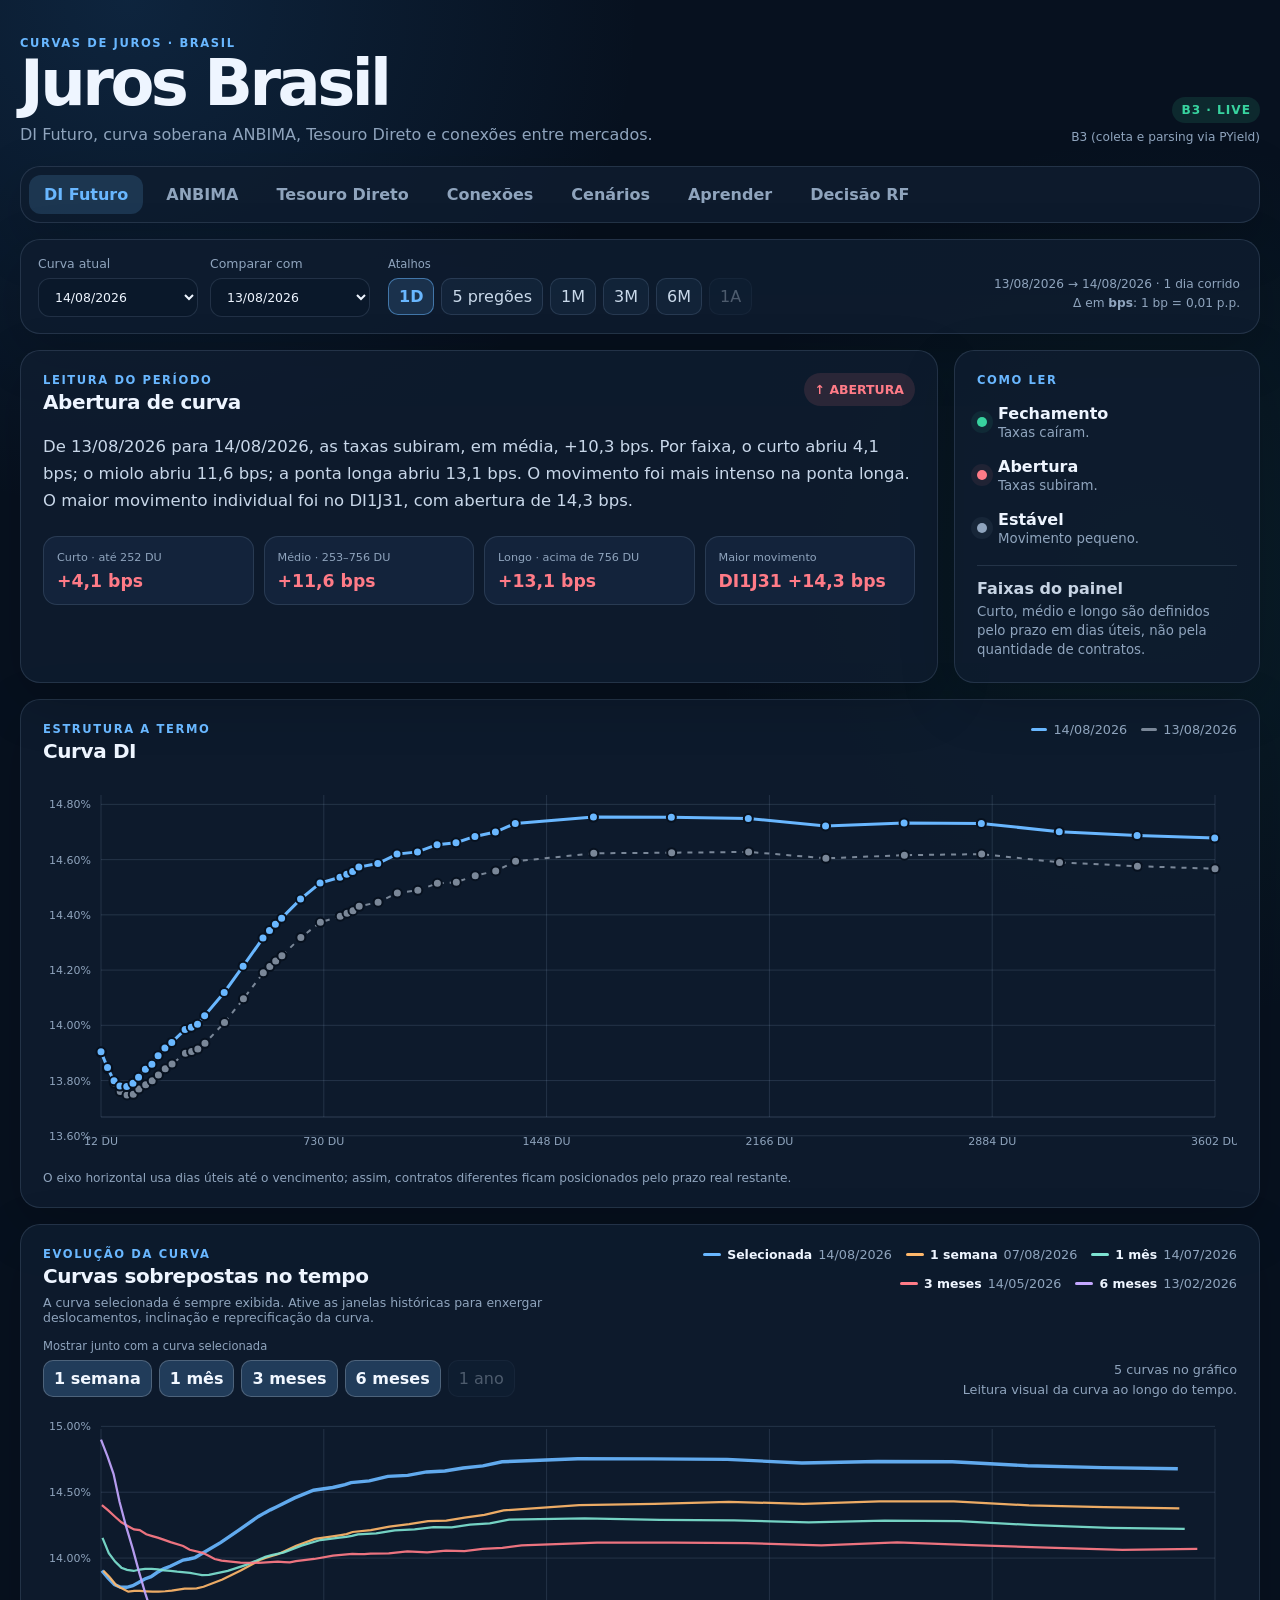
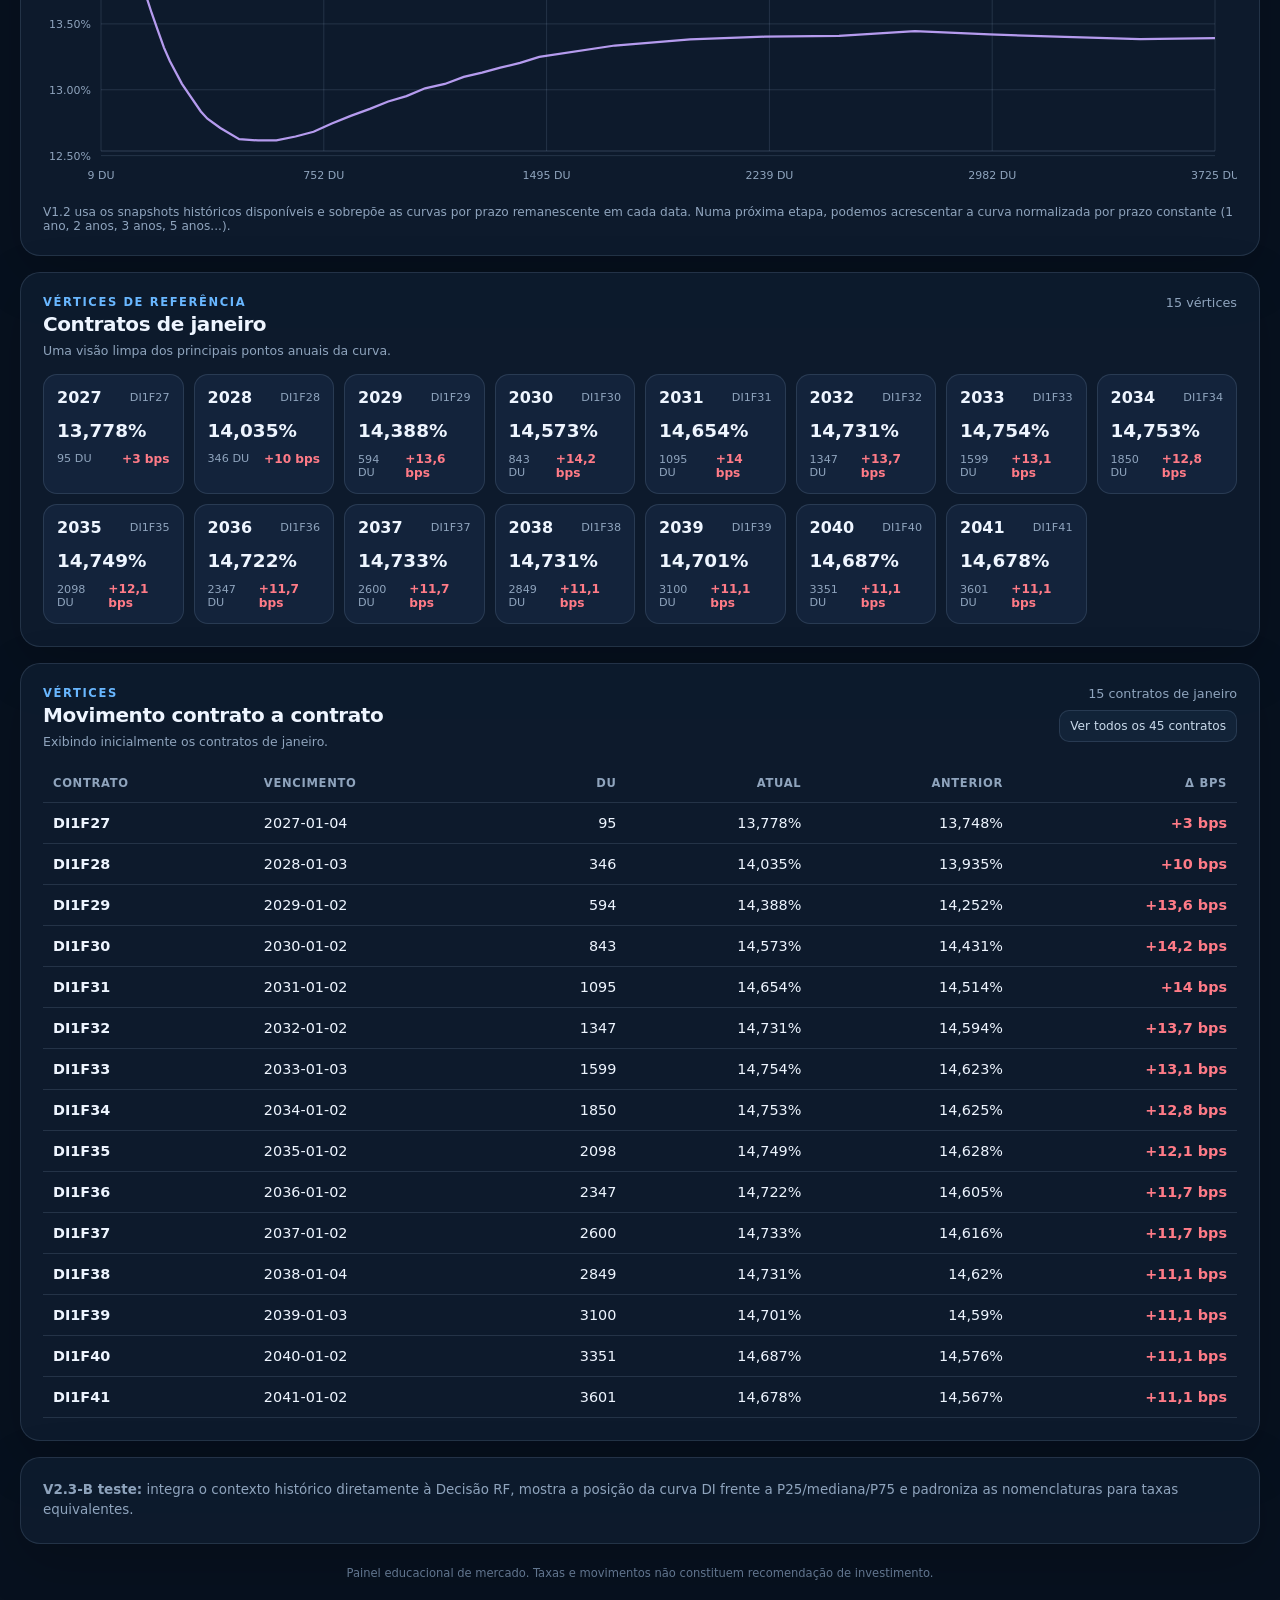
==== commit 67f90aa4: "Add files via upload" ====
--- a/v2.html
+++ b/v2.html
@@ -4,7 +4,7 @@
   <meta charset="utf-8">
   <meta name="viewport" content="width=device-width, initial-scale=1">
   <meta name="description" content="Painel didático de curva DI Futuro, movimentos em pontos-base e comparação entre pregões.">
-  <title>Juros Brasil · V2.3-A.2 Teste</title>
+  <title>Juros Brasil · V2.3-B Teste</title>
   <link rel="stylesheet" href="css/style.css?v=1.2.0">
   <link rel="stylesheet" href="css/v2.css?v=2.3.0">
 </head>
@@ -456,11 +456,11 @@
           <label>CDI equivalente · cenário
             <div class="inputSuffix"><input id="rfCdiScenario" type="number" min="0" max="50" step="0.01" value="13.90"><span>% a.a.</span></div>
           </label>
-          <label>IPCA médio · cenário
+          <label>IPCA equivalente · cenário
             <div class="inputSuffix"><input id="rfIpcaScenario" type="number" min="-5" max="30" step="0.01" value="5.00"><span>% a.a.</span></div>
           </label>
         </div>
-        <p class="decisionHint">Por padrão, a ferramenta abre em cenário de mercado. Na LCI Pós, a V2.3-A usa a trajetória forward implícita da curva DI; o campo de CDI mostra a taxa equivalente do horizonte. Se CDI ou IPCA forem editados manualmente, passa para cenário personalizado. Curva não é previsão.</p>
+        <p class="decisionHint">Por padrão, a ferramenta abre em cenário de mercado. Na LCI Pós, a trajetória forward implícita da curva DI é aplicada trecho a trecho; os campos de CDI e IPCA mostram taxas equivalentes do horizonte. Se CDI ou IPCA forem editados manualmente, passa para cenário personalizado. Curva não é previsão.</p>
       </section>
 
       <section class="panel marketReferencePanel">
@@ -472,6 +472,26 @@
           <div id="rfReferenceStatus" class="muted">—</div>
         </div>
         <div id="rfReferenceCards" class="rfReferenceCards"></div>
+      </section>
+
+      <section class="panel decisionHistoryPanel">
+        <div class="panelHead">
+          <div>
+            <p class="eyebrow">CONTEXTO HISTÓRICO</p>
+            <h2 id="rfHistoryTitle">CDI realizado × curva atual · —</h2>
+            <p class="sectionSubtitle">Posicione a referência DI atual dentro da distribuição histórica do mesmo horizonte. O histórico é contexto, não previsão.</p>
+          </div>
+          <label class="inlineSelect">Base histórica
+            <select id="decisionHistoryRegime">
+              <option value="full">Histórico completo · desde 1986</option>
+              <option value="real">Plano Real · desde jul/1994</option>
+              <option value="targets" selected>Regime de metas · desde jul/1999</option>
+              <option value="recent">Histórico recente · desde 2005</option>
+            </select>
+          </label>
+        </div>
+        <div id="rfHistoryCards" class="rfReferenceCards"></div>
+        <div id="rfHistoryReading" class="rfReading"></div>
       </section>
 
       <section class="panel">
@@ -508,7 +528,7 @@
     </div>
 
     <section class="panel notePanel">
-      <p><strong>V2.3-A.2 teste:</strong> acrescenta P25/P75 à leitura histórica e melhora o eixo temporal do gráfico com anos, preservando os filtros de regime e a trajetória forward implícita.</p>
+      <p><strong>V2.3-B teste:</strong> integra o contexto histórico diretamente à Decisão RF, mostra a posição da curva DI frente a P25/mediana/P75 e padroniza as nomenclaturas para taxas equivalentes.</p>
     </section>
 
     <footer>
@@ -516,6 +536,6 @@
     </footer>
   </main>
   <script src="js/app.js?v=1.2.0" defer></script>
-  <script src="js/market.js?v=2.3.2" defer></script>
+  <script src="js/market.js?v=2.3.3" defer></script>
 </body>
 </html>
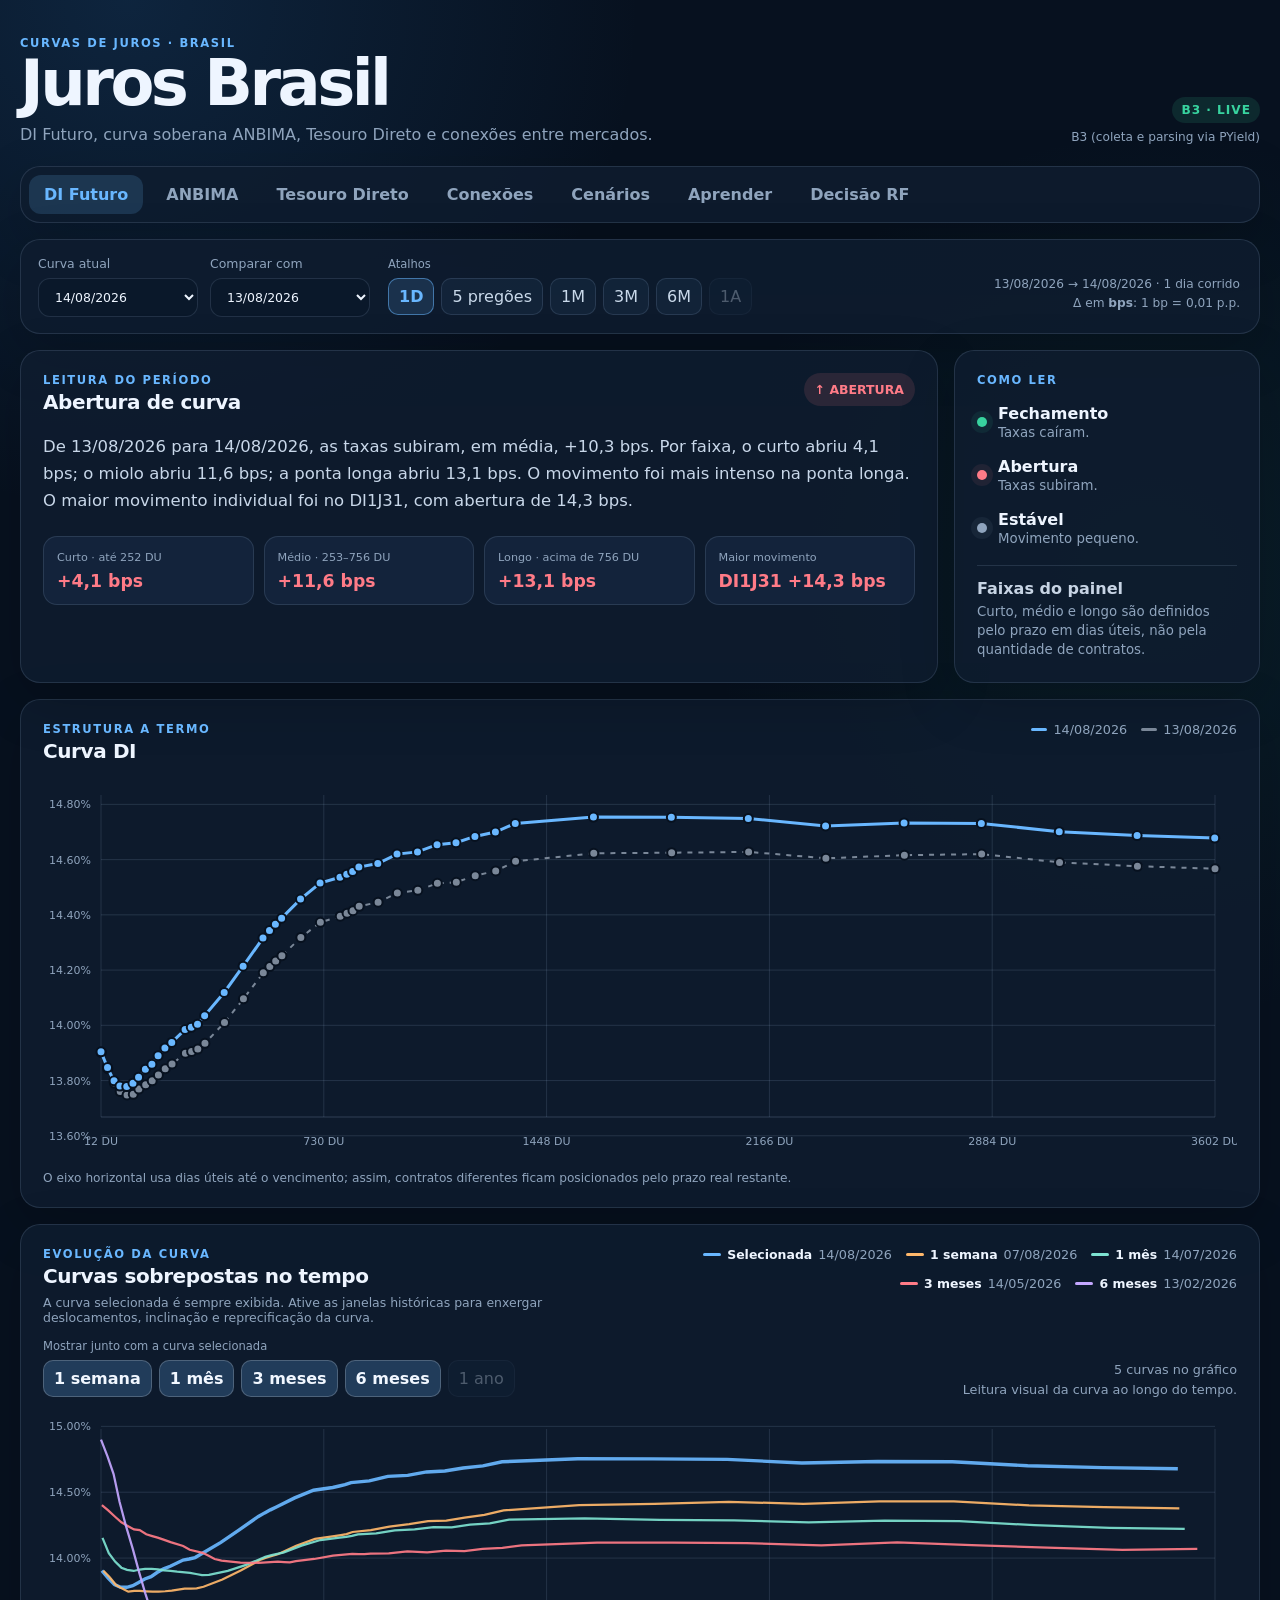
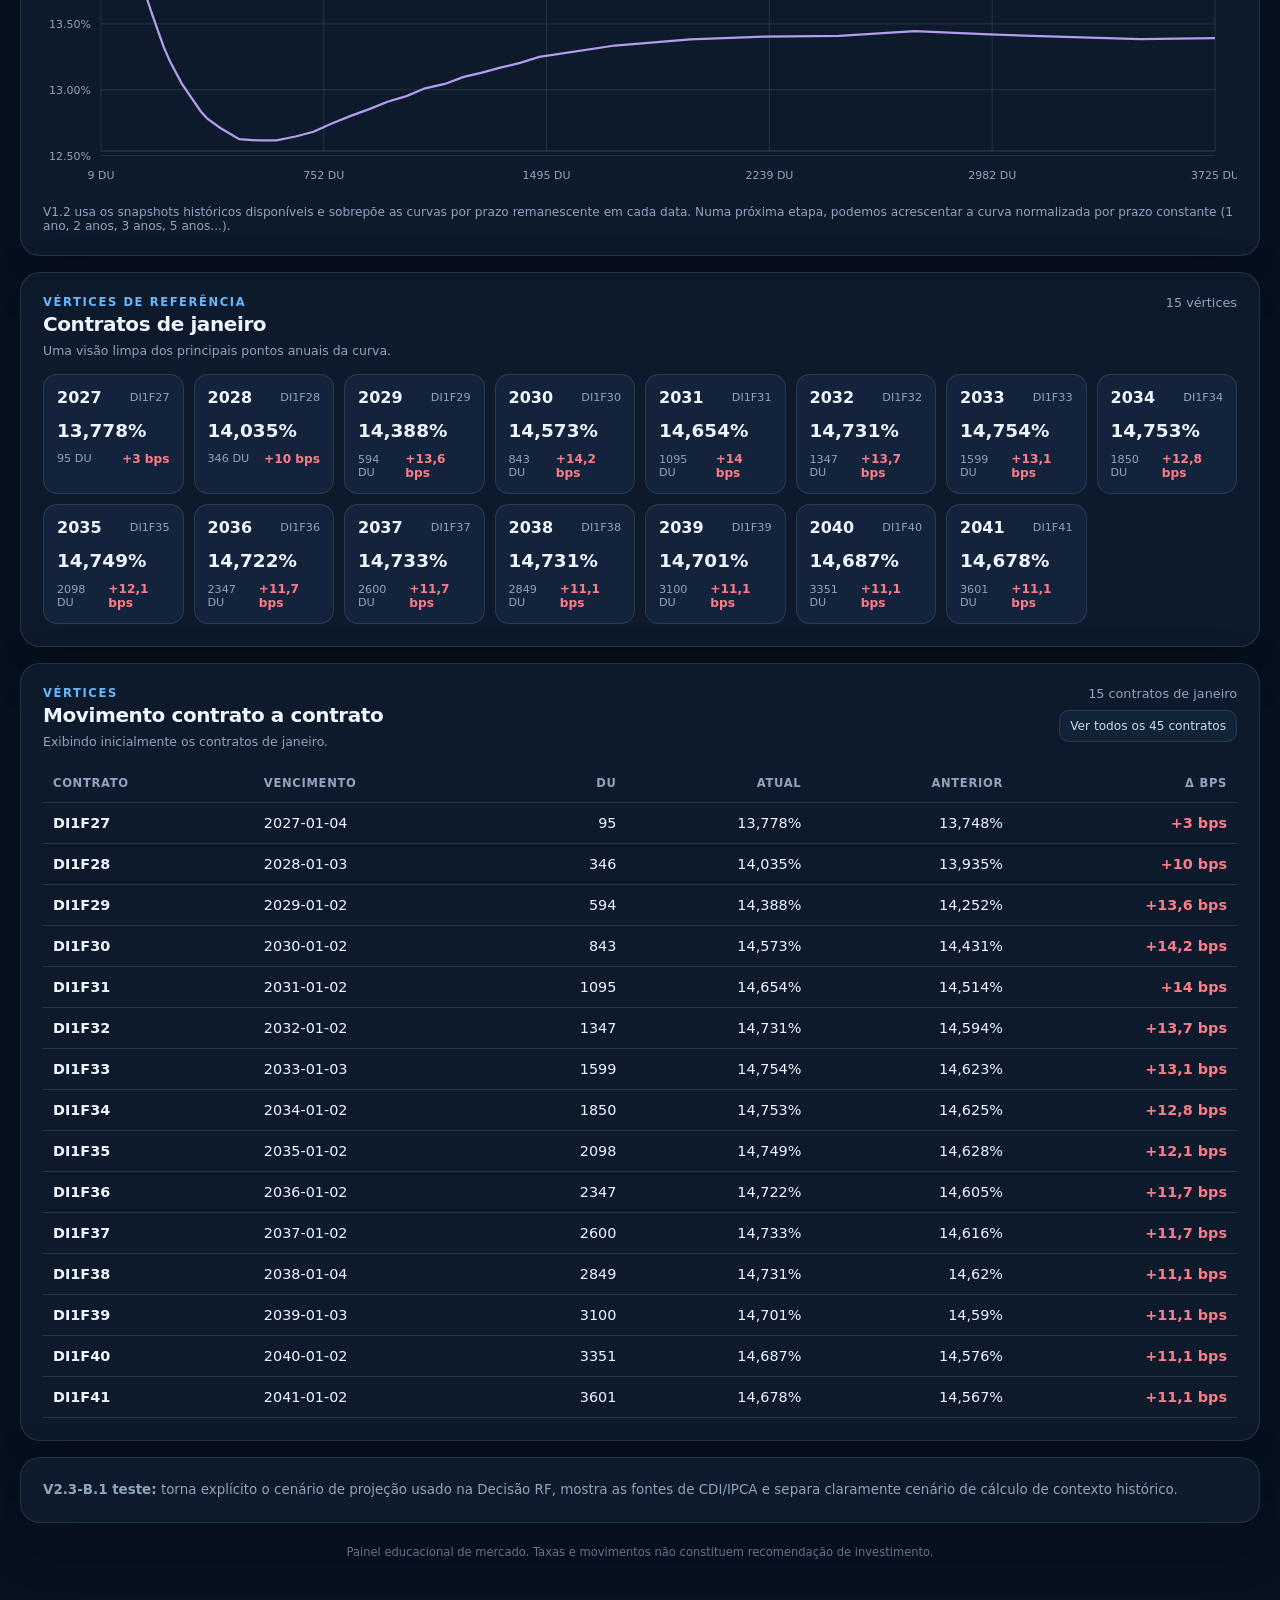
==== commit 997dfe00: "Add files via upload" ====
--- a/v2.html
+++ b/v2.html
@@ -4,7 +4,7 @@
   <meta charset="utf-8">
   <meta name="viewport" content="width=device-width, initial-scale=1">
   <meta name="description" content="Painel didático de curva DI Futuro, movimentos em pontos-base e comparação entre pregões.">
-  <title>Juros Brasil · V2.3-B Teste</title>
+  <title>Juros Brasil · V2.3-B.1 Teste</title>
   <link rel="stylesheet" href="css/style.css?v=1.2.0">
   <link rel="stylesheet" href="css/v2.css?v=2.3.0">
 </head>
@@ -426,7 +426,12 @@
             <p class="eyebrow">ENTRADAS</p>
             <h2>Condições disponíveis para o cliente</h2>
           </div>
-          <button type="button" id="useMarketScenario" class="secondaryButton">Usar cenário de mercado</button>
+          <label class="inlineSelect">Cenário de projeção
+            <select id="rfScenarioMode">
+              <option value="market" selected>Mercado · DI + ANBIMA</option>
+              <option value="custom">Personalizado</option>
+            </select>
+          </label>
         </div>
 
         <div class="decisionInputs">
@@ -460,7 +465,8 @@
             <div class="inputSuffix"><input id="rfIpcaScenario" type="number" min="-5" max="30" step="0.01" value="5.00"><span>% a.a.</span></div>
           </label>
         </div>
-        <p class="decisionHint">Por padrão, a ferramenta abre em cenário de mercado. Na LCI Pós, a trajetória forward implícita da curva DI é aplicada trecho a trecho; os campos de CDI e IPCA mostram taxas equivalentes do horizonte. Se CDI ou IPCA forem editados manualmente, passa para cenário personalizado. Curva não é previsão.</p>
+        <p class="decisionHint">Escolha explicitamente o cenário usado no cálculo. Em <strong>Mercado · DI + ANBIMA</strong>, CDI e IPCA são preenchidos pelas curvas e ficam bloqueados para edição. Em <strong>Personalizado</strong>, os dois campos são liberados para você informar suas próprias premissas. Curva não é previsão.</p>
+        <div id="rfScenarioSource" class="rfReading"></div>
       </section>
 
       <section class="panel marketReferencePanel">
@@ -528,7 +534,7 @@
     </div>
 
     <section class="panel notePanel">
-      <p><strong>V2.3-B teste:</strong> integra o contexto histórico diretamente à Decisão RF, mostra a posição da curva DI frente a P25/mediana/P75 e padroniza as nomenclaturas para taxas equivalentes.</p>
+      <p><strong>V2.3-B.1 teste:</strong> torna explícito o cenário de projeção usado na Decisão RF, mostra as fontes de CDI/IPCA e separa claramente cenário de cálculo de contexto histórico.</p>
     </section>
 
     <footer>
@@ -536,6 +542,6 @@
     </footer>
   </main>
   <script src="js/app.js?v=1.2.0" defer></script>
-  <script src="js/market.js?v=2.3.3" defer></script>
+  <script src="js/market.js?v=2.3.4" defer></script>
 </body>
 </html>
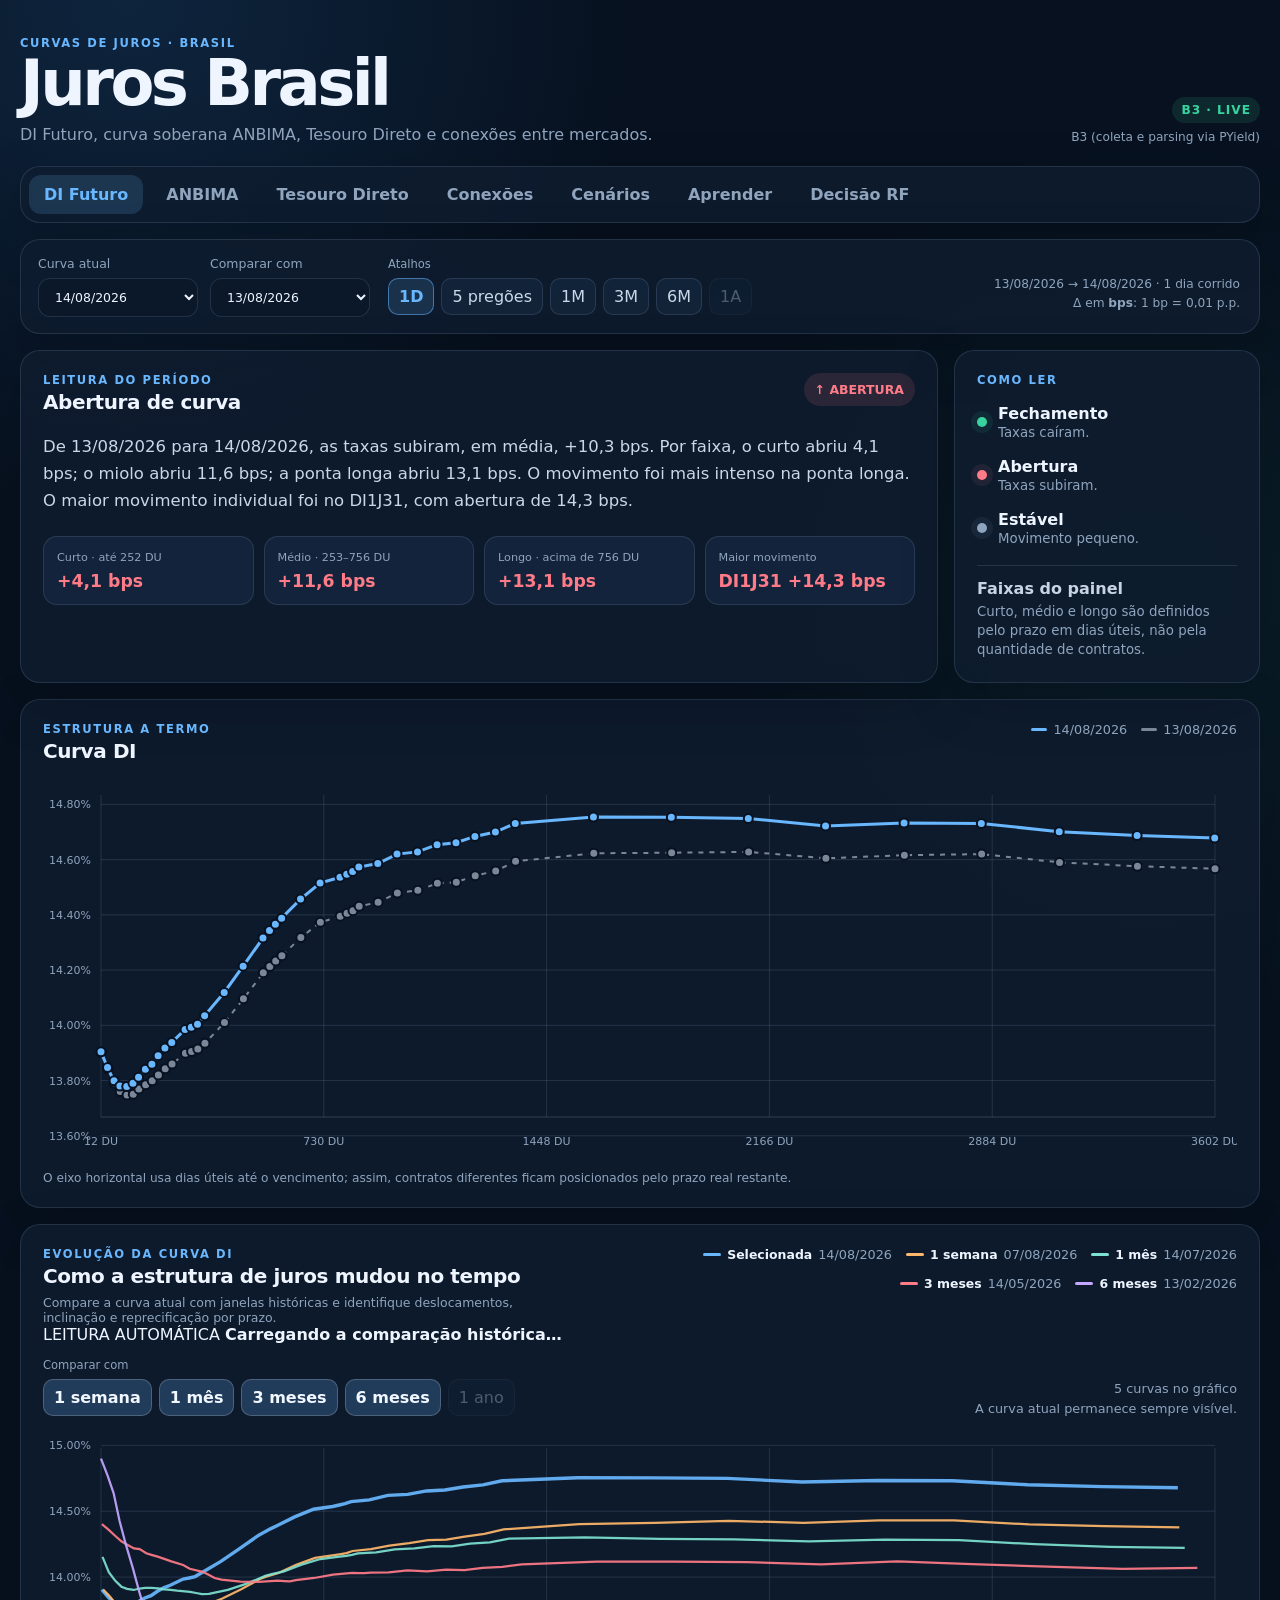
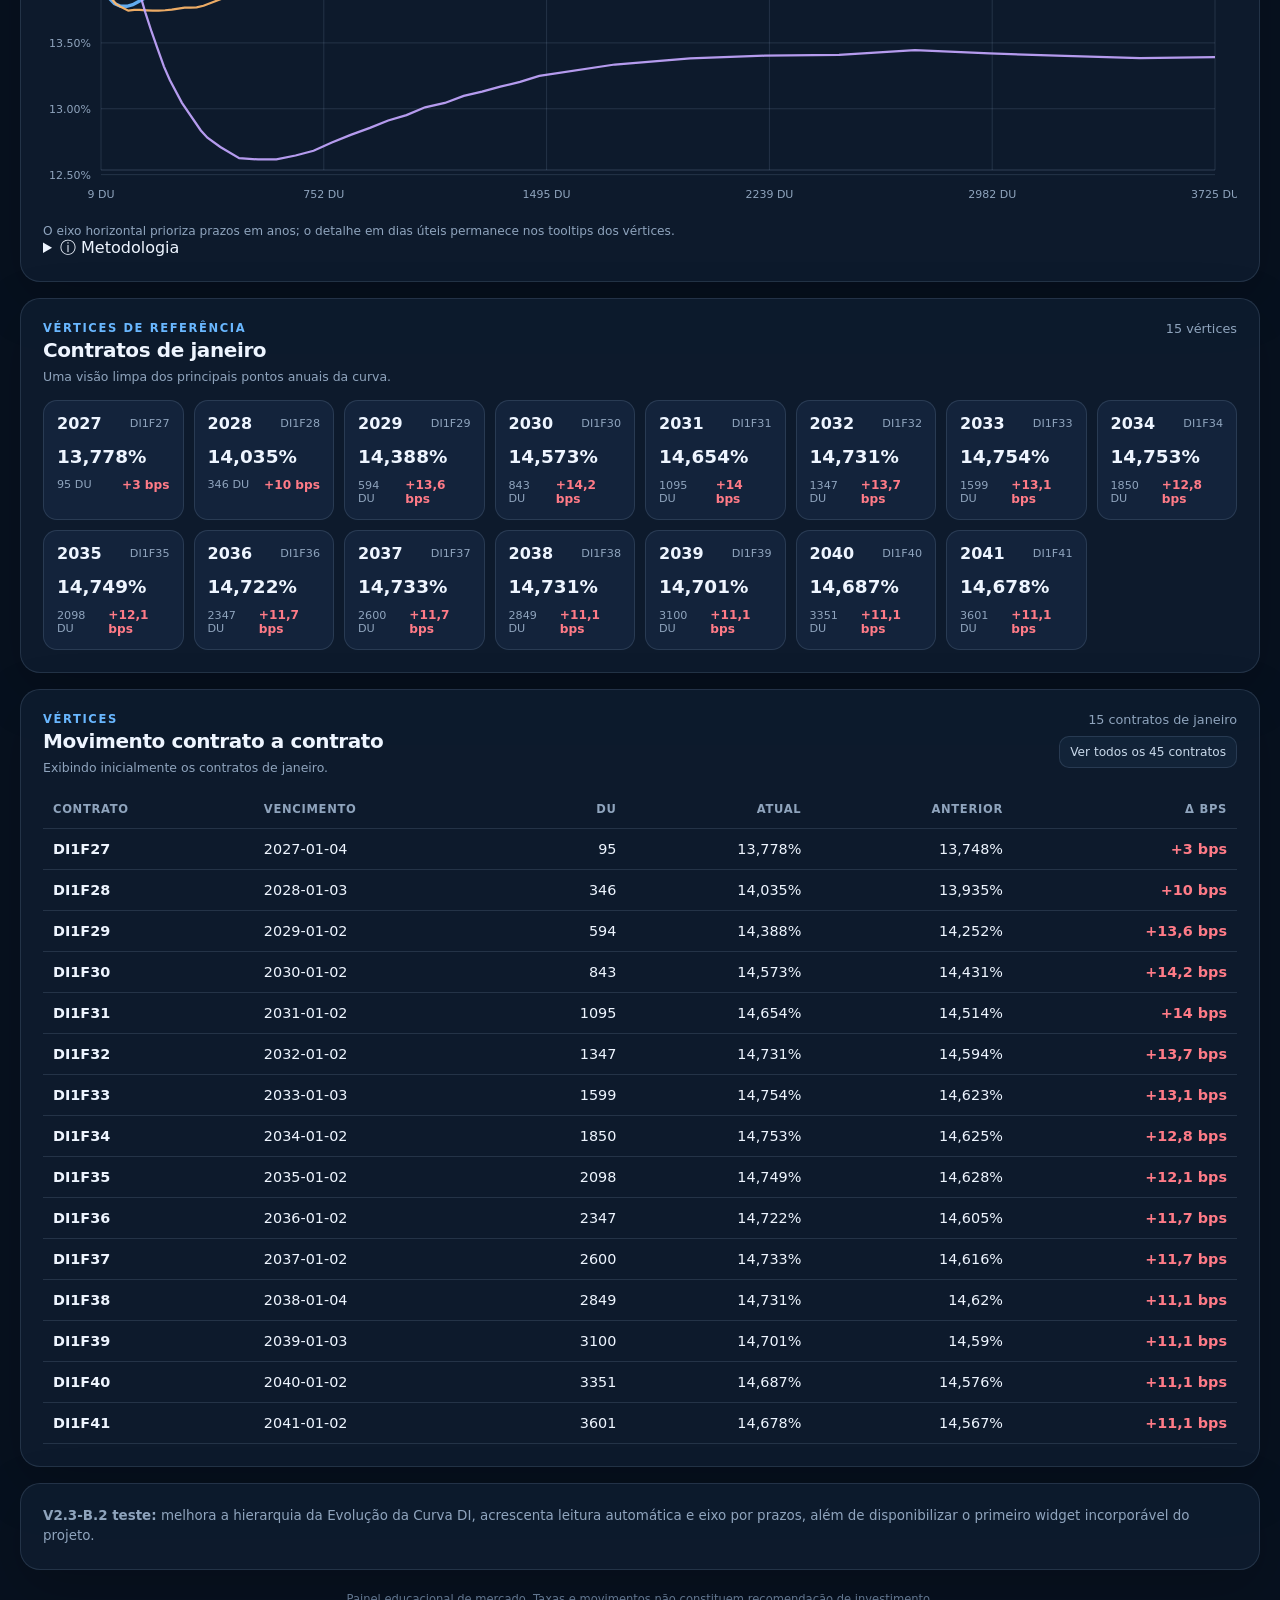
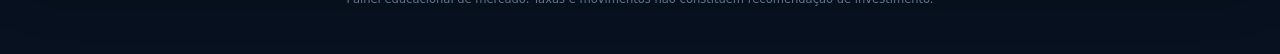
==== commit 0bcbc13d: "Add files via upload" ====
--- a/v2.html
+++ b/v2.html
@@ -4,9 +4,10 @@
   <meta charset="utf-8">
   <meta name="viewport" content="width=device-width, initial-scale=1">
   <meta name="description" content="Painel didático de curva DI Futuro, movimentos em pontos-base e comparação entre pregões.">
-  <title>Juros Brasil · V2.3-B.1 Teste</title>
+  <title>Juros Brasil · V2.3-B.2 Teste</title>
   <link rel="stylesheet" href="css/style.css?v=1.2.0">
   <link rel="stylesheet" href="css/v2.css?v=2.3.0">
+  <link rel="stylesheet" href="css/evolution-v2.css?v=2.3.5">
 </head>
 <body>
   <main class="shell">
@@ -117,19 +118,24 @@
       <p class="chartNote">O eixo horizontal usa dias úteis até o vencimento; assim, contratos diferentes ficam posicionados pelo prazo real restante.</p>
     </section>
 
-    <section class="panel evolutionPanel">
-      <div class="panelHead">
-        <div>
-          <p class="eyebrow">EVOLUÇÃO DA CURVA</p>
-          <h2>Curvas sobrepostas no tempo</h2>
-          <p class="sectionSubtitle">A curva selecionada é sempre exibida. Ative as janelas históricas para enxergar deslocamentos, inclinação e reprecificação da curva.</p>
-        </div>
-        <div id="evolutionLegend" class="legend"></div>
-      </div>
-
-      <div class="evoControls">
+    <section class="panel evolutionPanel evolutionPanelV2">
+      <div class="panelHead evolutionHead">
+        <div>
+          <p class="eyebrow">EVOLUÇÃO DA CURVA DI</p>
+          <h2>Como a estrutura de juros mudou no tempo</h2>
+          <p class="sectionSubtitle">Compare a curva atual com janelas históricas e identifique deslocamentos, inclinação e reprecificação por prazo.</p>
+        </div>
+        <div id="evolutionLegend" class="legend evolutionLegendV2"></div>
+      </div>
+
+      <div class="evolutionInsight" role="status" aria-live="polite">
+        <span>LEITURA AUTOMÁTICA</span>
+        <strong id="evolutionReading">Carregando a comparação histórica…</strong>
+      </div>
+
+      <div class="evoControls evolutionControlsV2">
         <div class="presetWrap">
-          <span class="presetLabel">Mostrar junto com a curva selecionada</span>
+          <span class="presetLabel">Comparar com</span>
           <div class="presetButtons evoButtons" id="evolutionButtons">
             <button type="button" data-evo="5d">1 semana</button>
             <button type="button" data-evo="1m">1 mês</button>
@@ -140,12 +146,17 @@
         </div>
         <div class="evoHint">
           <div id="evolutionCount" class="muted">—</div>
-          <div class="muted">Leitura visual da curva ao longo do tempo.</div>
-        </div>
-      </div>
-
-      <div id="evolutionChart" class="chart evolutionChart" aria-label="Gráfico de evolução histórica da curva DI"></div>
-      <p class="chartNote">V1.2 usa os snapshots históricos disponíveis e sobrepõe as curvas por prazo remanescente em cada data. Numa próxima etapa, podemos acrescentar a curva normalizada por prazo constante (1 ano, 2 anos, 3 anos, 5 anos...).</p>
+          <div class="muted">A curva atual permanece sempre visível.</div>
+        </div>
+      </div>
+
+      <div id="evolutionChart" class="chart evolutionChart evolutionChartV2" aria-label="Gráfico de evolução histórica da curva DI"></div>
+      <p class="chartNote">O eixo horizontal prioriza prazos em anos; o detalhe em dias úteis permanece nos tooltips dos vértices.</p>
+
+      <details class="methodologyDetails">
+        <summary>ⓘ Metodologia</summary>
+        <p>As curvas são snapshots de contratos DI1 disponíveis em cada pregão e são posicionadas pelo prazo remanescente em dias úteis. A leitura automática interpola apenas vértices padronizados dentro da área comum das curvas para resumir o deslocamento; ela é descritiva e não representa previsão.</p>
+      </details>
     </section>
 
     <section class="panel januaryPanel">
@@ -534,7 +545,7 @@
     </div>
 
     <section class="panel notePanel">
-      <p><strong>V2.3-B.1 teste:</strong> torna explícito o cenário de projeção usado na Decisão RF, mostra as fontes de CDI/IPCA e separa claramente cenário de cálculo de contexto histórico.</p>
+      <p><strong>V2.3-B.2 teste:</strong> melhora a hierarquia da Evolução da Curva DI, acrescenta leitura automática e eixo por prazos, além de disponibilizar o primeiro widget incorporável do projeto.</p>
     </section>
 
     <footer>
@@ -542,6 +553,7 @@
     </footer>
   </main>
   <script src="js/app.js?v=1.2.0" defer></script>
+  <script src="js/evolution-v2.js?v=2.3.5" defer></script>
   <script src="js/market.js?v=2.3.4" defer></script>
 </body>
 </html>
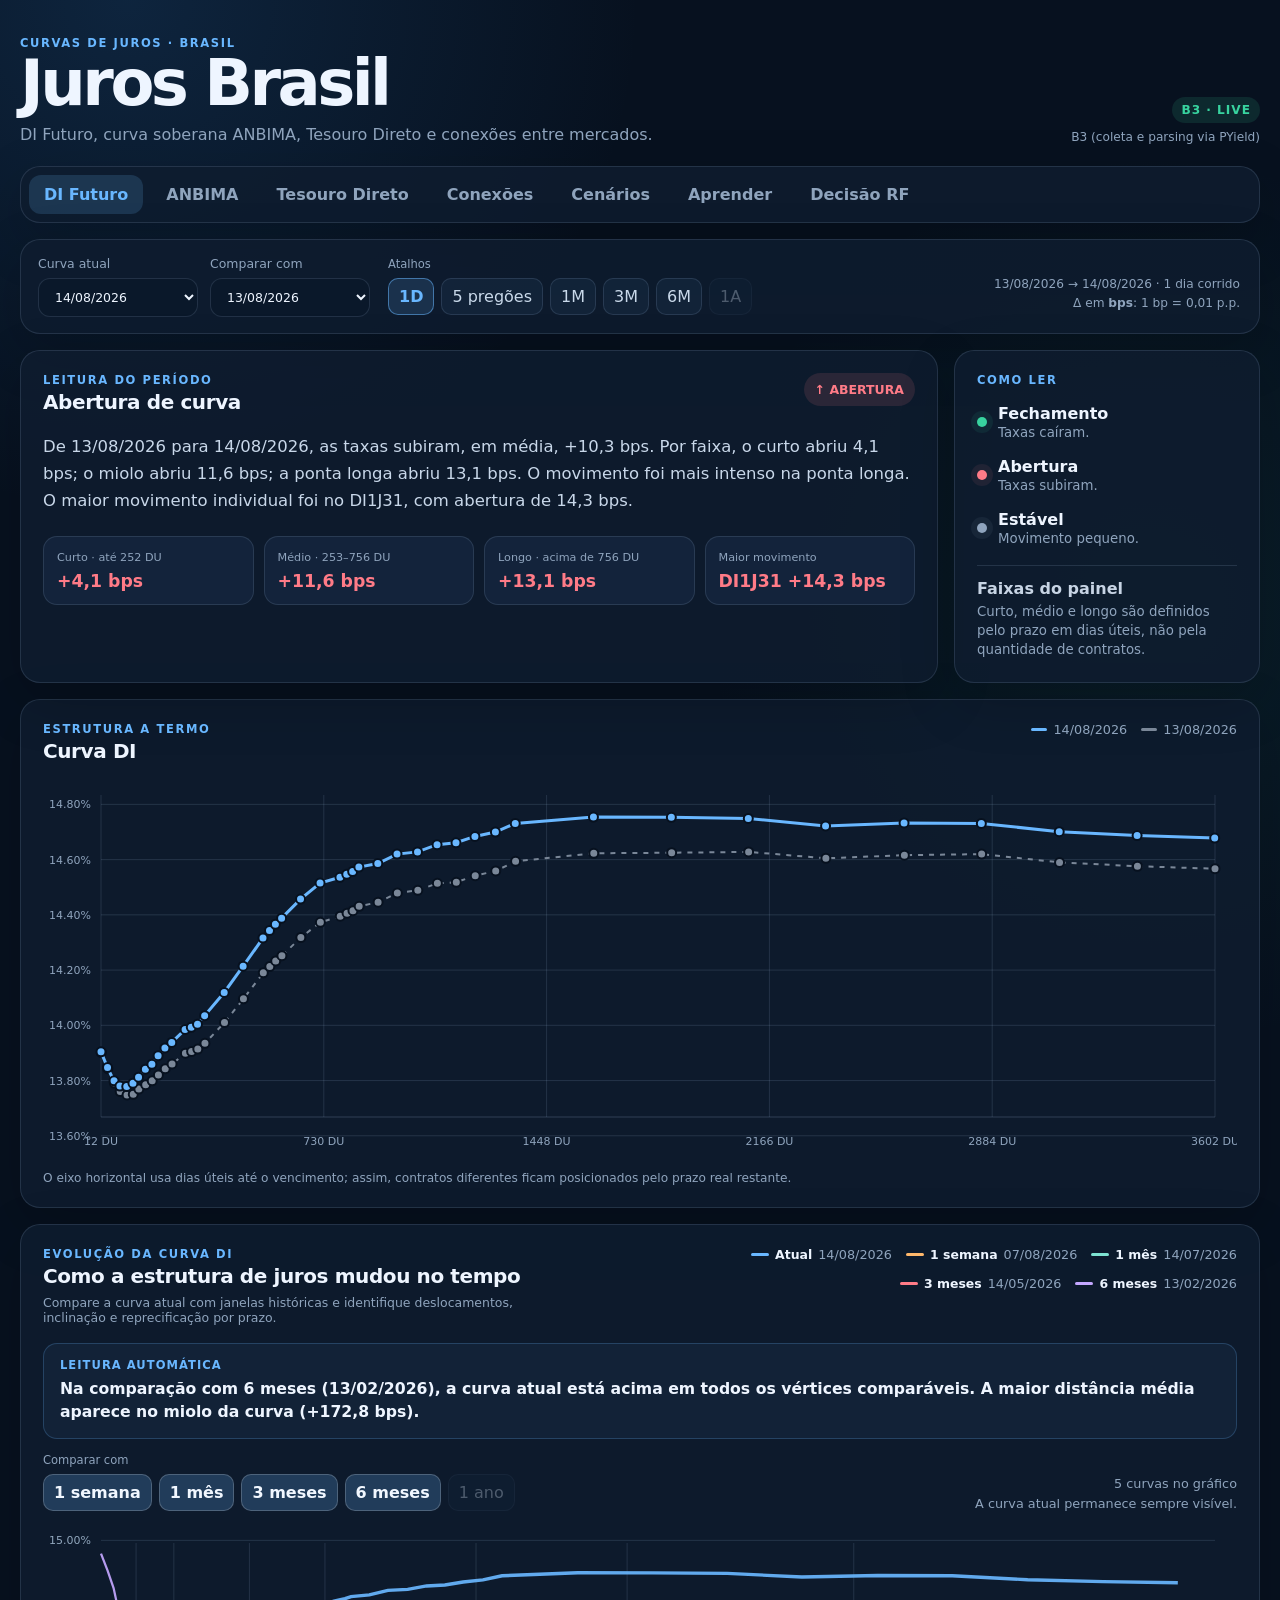
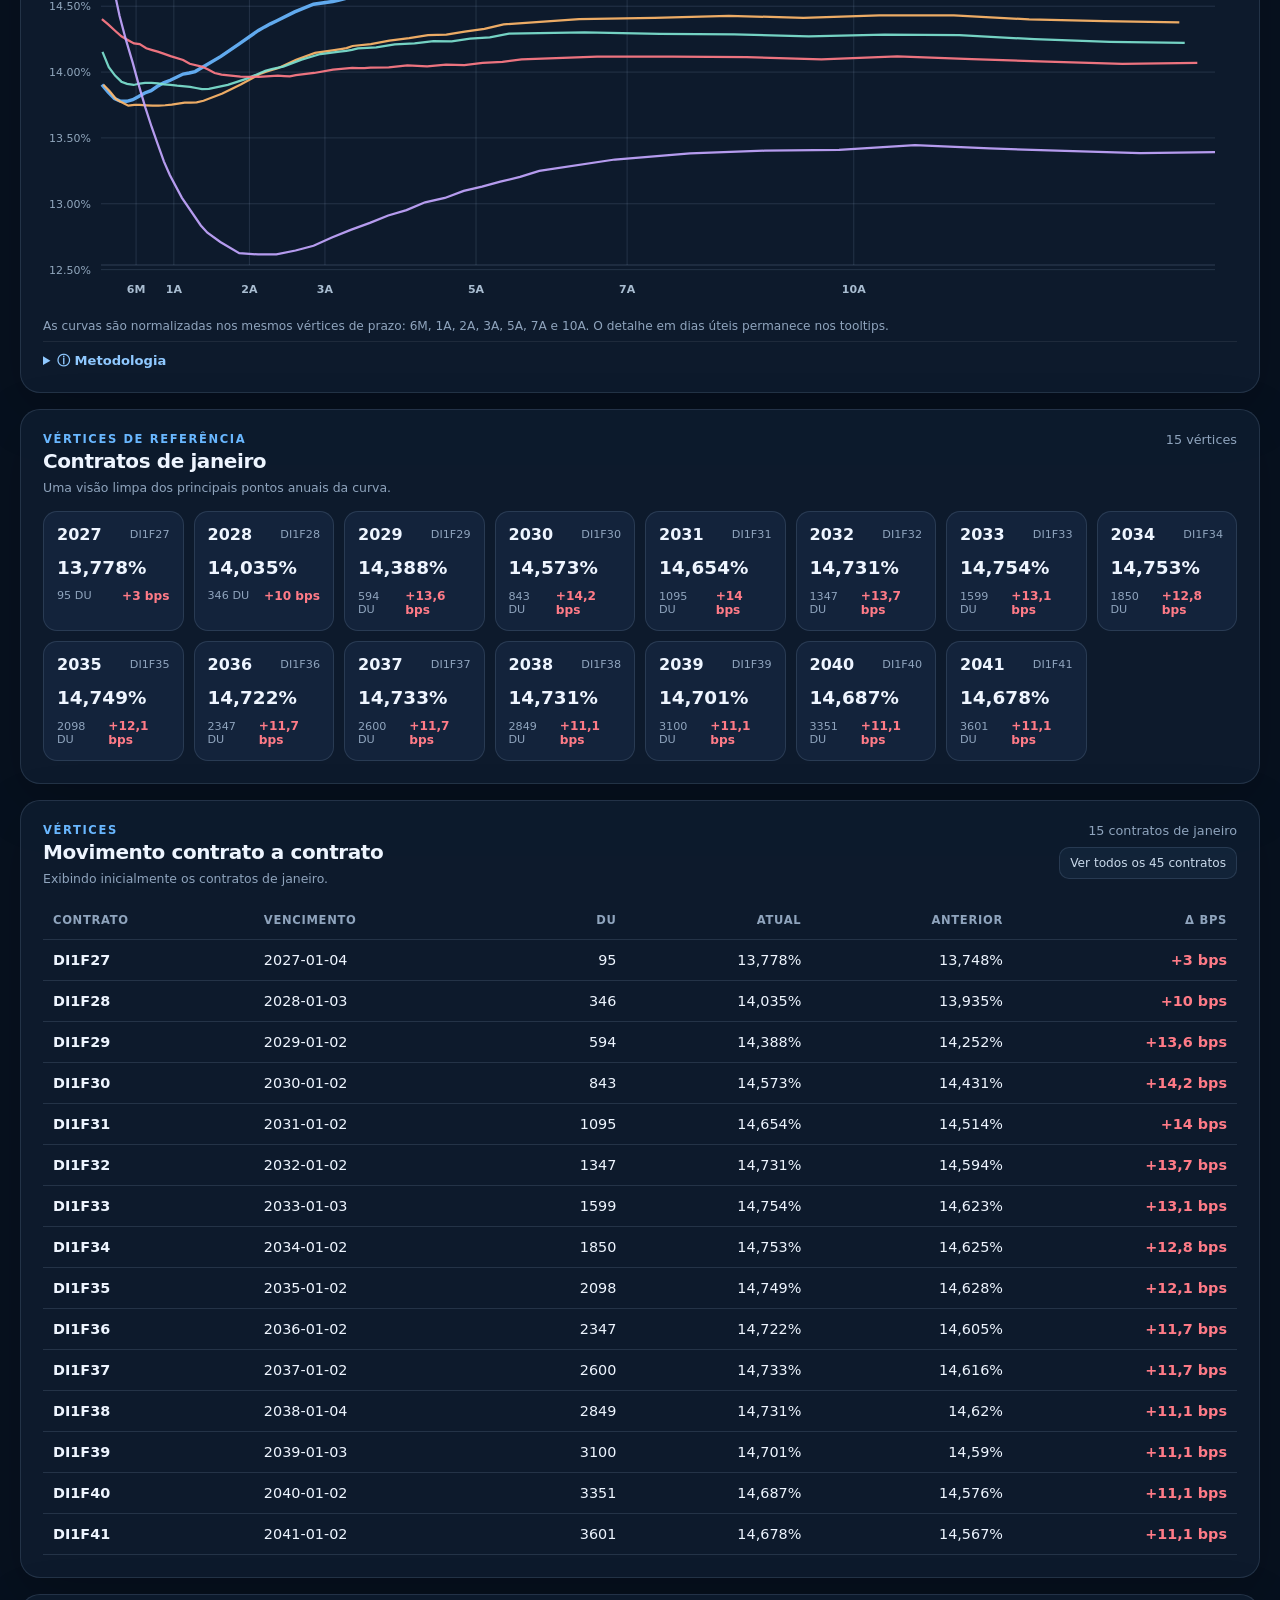
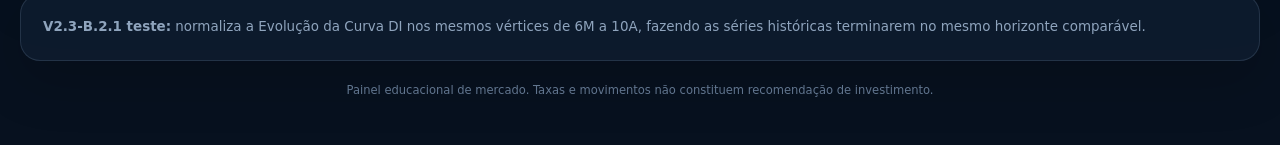
==== commit 2767ab49: "Add files via upload" ====
--- a/v2.html
+++ b/v2.html
@@ -4,7 +4,7 @@
   <meta charset="utf-8">
   <meta name="viewport" content="width=device-width, initial-scale=1">
   <meta name="description" content="Painel didático de curva DI Futuro, movimentos em pontos-base e comparação entre pregões.">
-  <title>Juros Brasil · V2.3-B.2 Teste</title>
+  <title>Juros Brasil · V2.3-B.2.1 Teste</title>
   <link rel="stylesheet" href="css/style.css?v=1.2.0">
   <link rel="stylesheet" href="css/v2.css?v=2.3.0">
   <link rel="stylesheet" href="css/evolution-v2.css?v=2.3.5">
@@ -151,11 +151,11 @@
       </div>
 
       <div id="evolutionChart" class="chart evolutionChart evolutionChartV2" aria-label="Gráfico de evolução histórica da curva DI"></div>
-      <p class="chartNote">O eixo horizontal prioriza prazos em anos; o detalhe em dias úteis permanece nos tooltips dos vértices.</p>
+      <p class="chartNote">As curvas são normalizadas nos mesmos vértices de prazo: 6M, 1A, 2A, 3A, 5A, 7A e 10A. O detalhe em dias úteis permanece nos tooltips.</p>
 
       <details class="methodologyDetails">
         <summary>ⓘ Metodologia</summary>
-        <p>As curvas são snapshots de contratos DI1 disponíveis em cada pregão e são posicionadas pelo prazo remanescente em dias úteis. A leitura automática interpola apenas vértices padronizados dentro da área comum das curvas para resumir o deslocamento; ela é descritiva e não representa previsão.</p>
+        <p>As curvas partem dos snapshots de contratos DI1 de cada pregão e são interpoladas apenas dentro da área observada para os vértices padronizados 6M, 1A, 2A, 3A, 5A, 7A e 10A. Assim, datas diferentes são comparadas nos mesmos prazos constantes. Não há extrapolação além da área disponível; a leitura é descritiva e não representa previsão.</p>
       </details>
     </section>
 
@@ -545,7 +545,7 @@
     </div>
 
     <section class="panel notePanel">
-      <p><strong>V2.3-B.2 teste:</strong> melhora a hierarquia da Evolução da Curva DI, acrescenta leitura automática e eixo por prazos, além de disponibilizar o primeiro widget incorporável do projeto.</p>
+      <p><strong>V2.3-B.2.1 teste:</strong> normaliza a Evolução da Curva DI nos mesmos vértices de 6M a 10A, fazendo as séries históricas terminarem no mesmo horizonte comparável.</p>
     </section>
 
     <footer>
@@ -553,7 +553,7 @@
     </footer>
   </main>
   <script src="js/app.js?v=1.2.0" defer></script>
-  <script src="js/evolution-v2.js?v=2.3.5" defer></script>
+  <script src="js/evolution-v2.js?v=2.3.6" defer></script>
   <script src="js/market.js?v=2.3.4" defer></script>
 </body>
 </html>
--- a/css/evolution-v2.css
+++ b/css/evolution-v2.css
@@ -0,0 +1,92 @@
+/* V2.3-B.2 · Evolução da Curva DI */
+.evolutionPanelV2 .evolutionHead {
+  align-items: flex-start;
+  gap: 24px;
+}
+
+.evolutionLegendV2 {
+  max-width: 58%;
+  justify-content: flex-end;
+}
+
+.evolutionInsight {
+  margin: 18px 0 14px;
+  padding: 14px 16px;
+  border: 1px solid rgba(105, 183, 255, .22);
+  border-radius: 14px;
+  background: rgba(105, 183, 255, .055);
+  display: grid;
+  gap: 5px;
+}
+
+.evolutionInsight > span {
+  font-size: .72rem;
+  font-weight: 800;
+  letter-spacing: .09em;
+  color: #69b7ff;
+}
+
+.evolutionInsight > strong {
+  font-size: .98rem;
+  line-height: 1.5;
+  color: var(--text, #f2f6fb);
+}
+
+.evolutionControlsV2 {
+  align-items: flex-end;
+}
+
+.evolutionChartV2 svg text.evoTenorLabel {
+  font-weight: 700;
+  fill: #a9bdd1;
+}
+
+.evolutionChartV2 svg text.evoAxisLabel {
+  fill: #91a7bd;
+}
+
+.methodologyDetails {
+  margin-top: 8px;
+  border-top: 1px solid rgba(255,255,255,.07);
+  padding-top: 10px;
+  color: var(--muted, #9fb2c6);
+}
+
+.methodologyDetails summary {
+  width: fit-content;
+  cursor: pointer;
+  color: #8fc8ff;
+  font-size: .82rem;
+  font-weight: 700;
+  user-select: none;
+}
+
+.methodologyDetails p {
+  margin: 9px 0 0;
+  max-width: 1000px;
+  font-size: .82rem;
+  line-height: 1.55;
+}
+
+@media (max-width: 900px) {
+  .evolutionPanelV2 .evolutionHead {
+    display: block;
+  }
+  .evolutionLegendV2 {
+    max-width: none;
+    margin-top: 14px;
+    justify-content: flex-start;
+  }
+  .evolutionControlsV2 {
+    align-items: stretch;
+  }
+}
+
+@media (max-width: 620px) {
+  .evolutionInsight {
+    padding: 12px 13px;
+  }
+  .evolutionInsight > strong {
+    font-size: .9rem;
+  }
+}
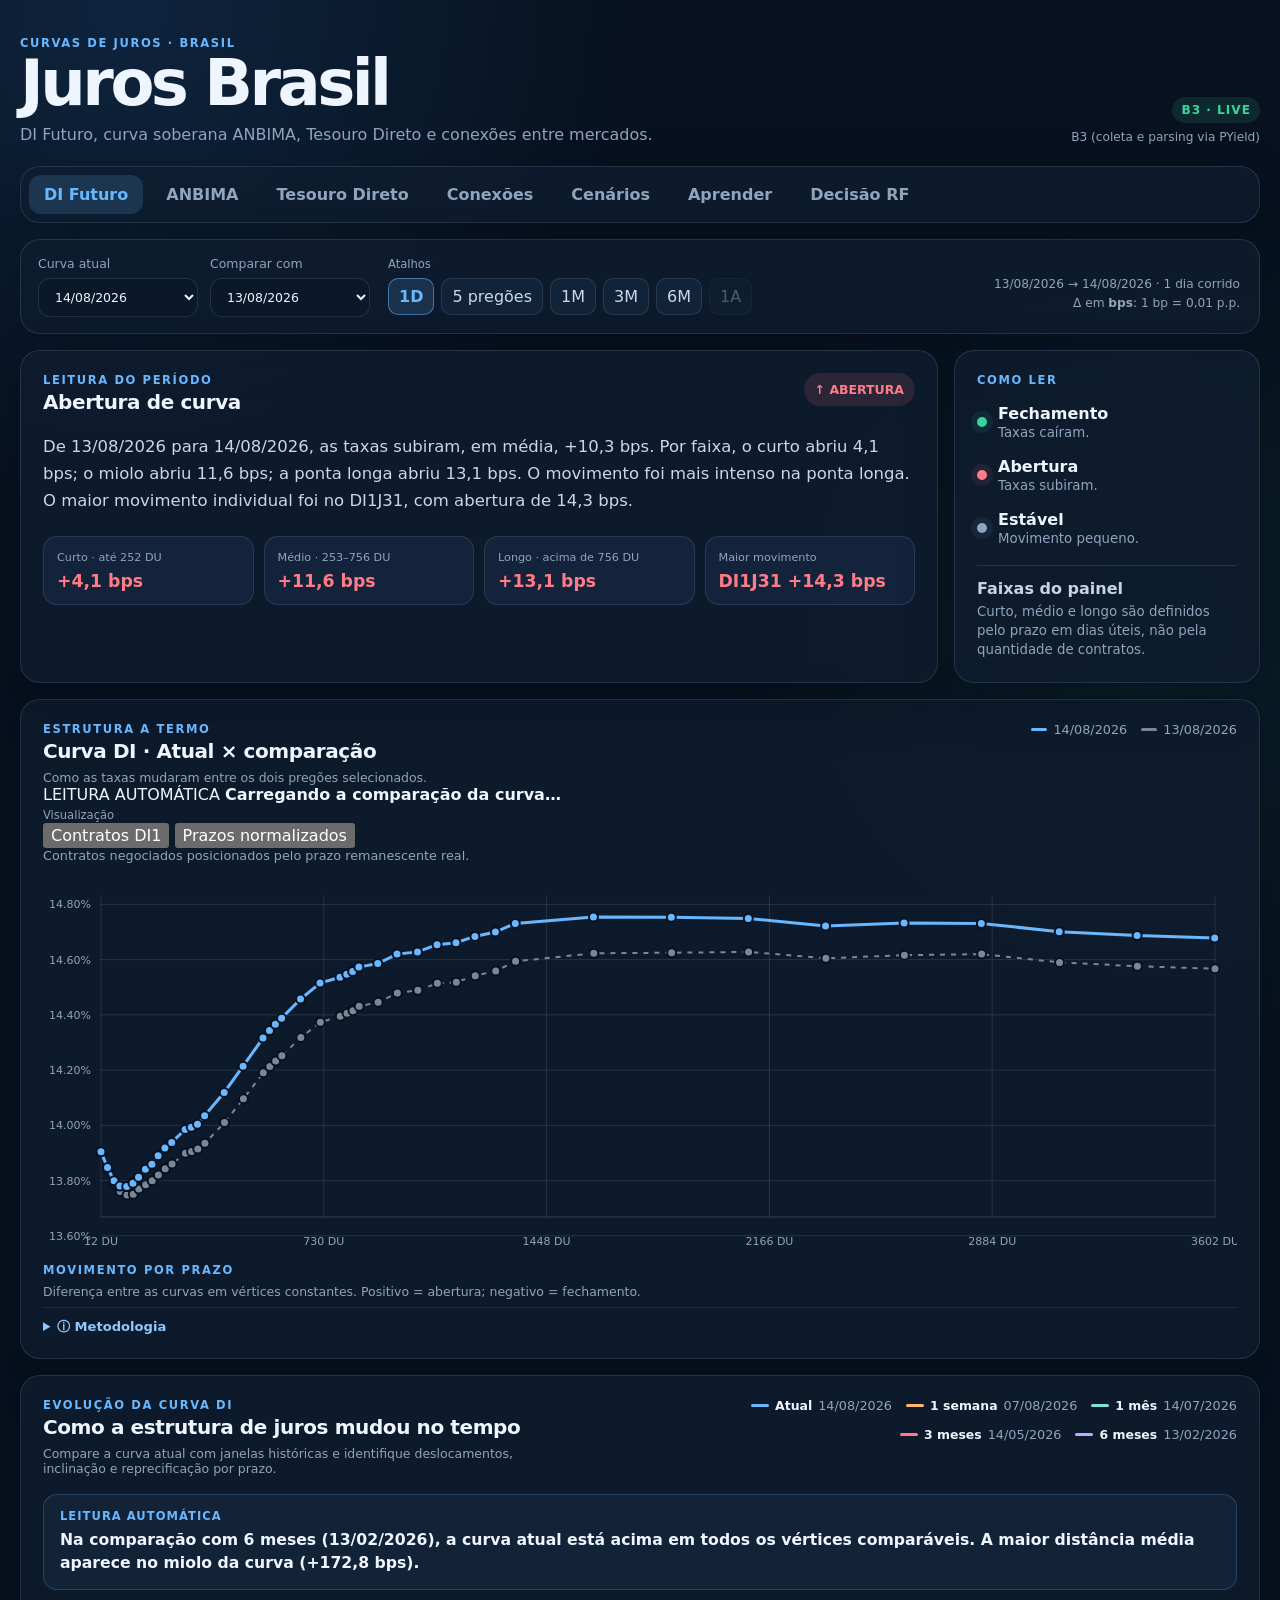
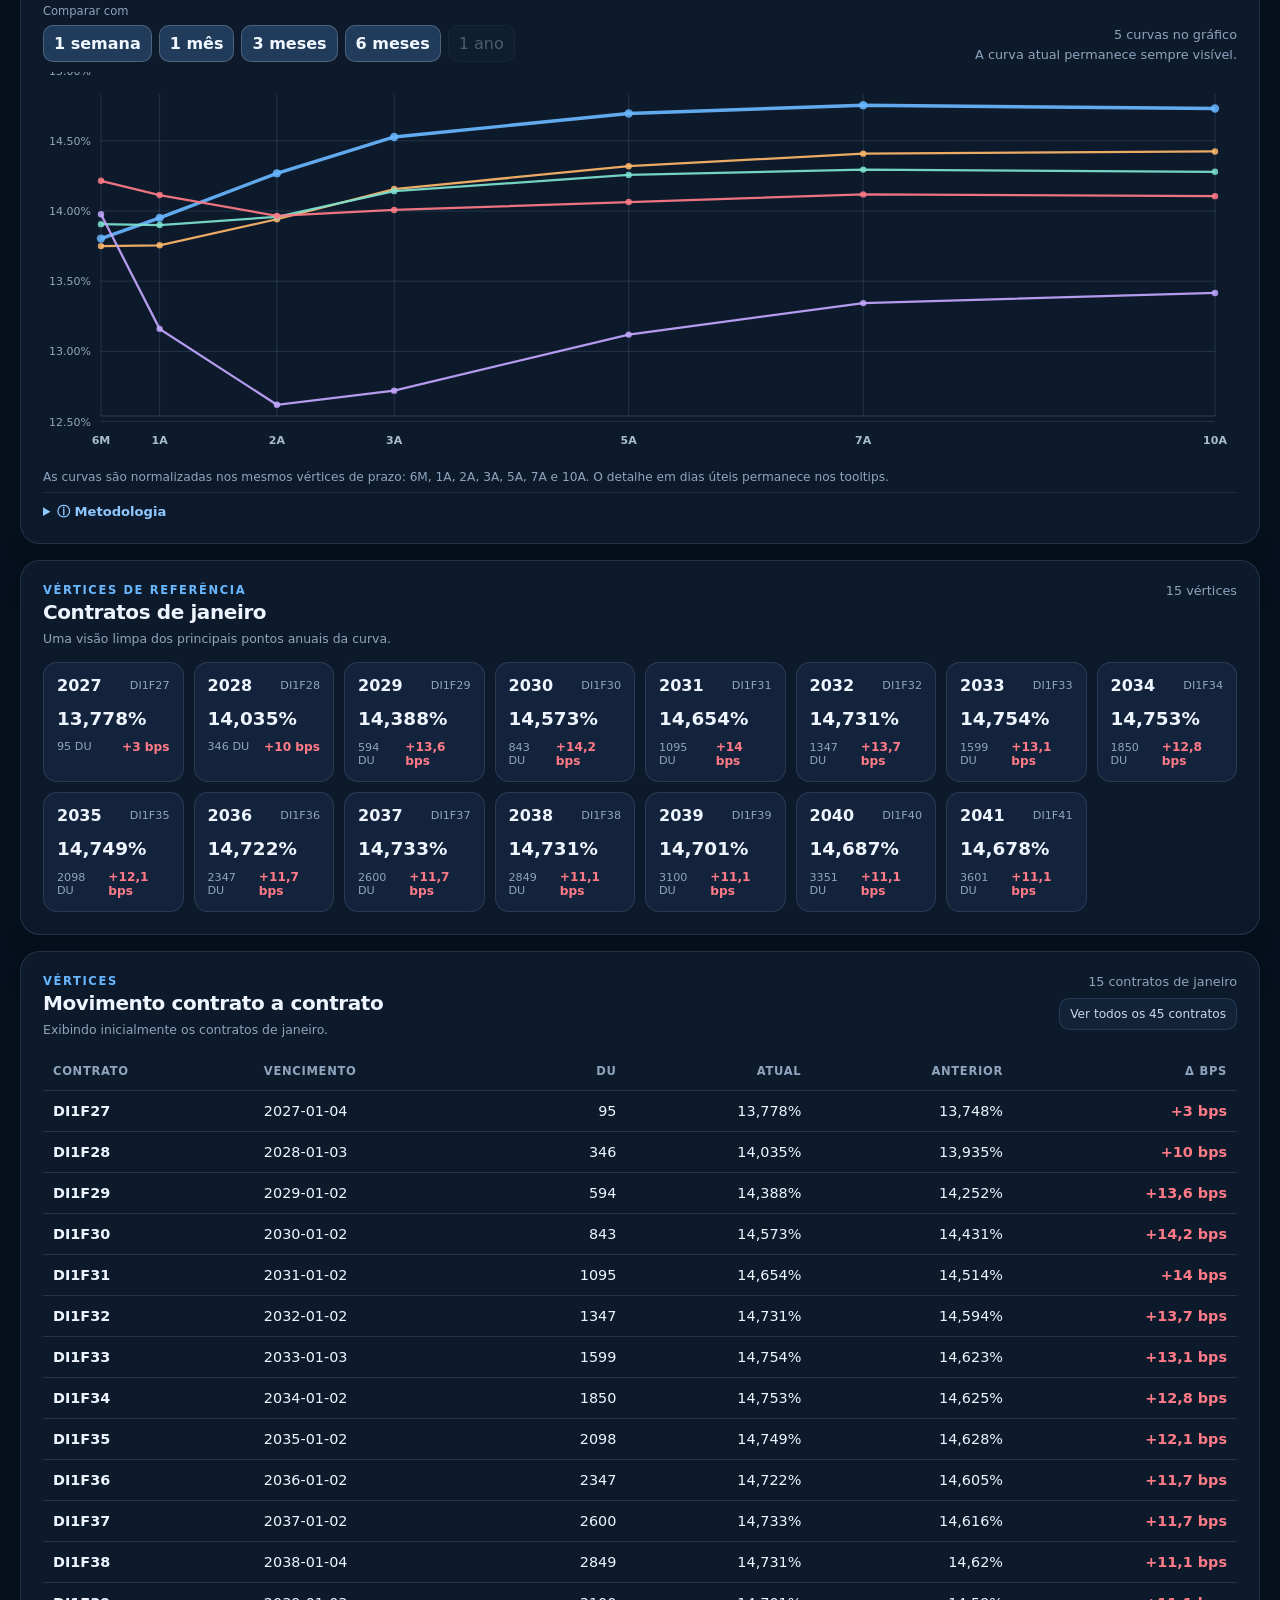
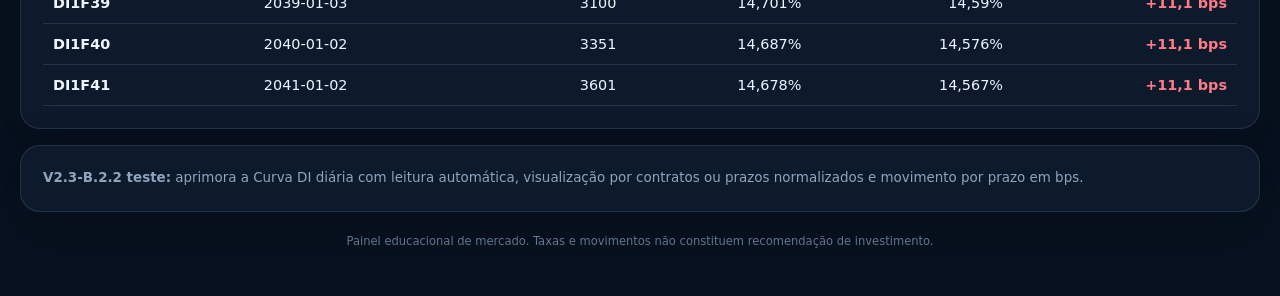
==== commit f6cf7b7f: "Add files via upload" ====
--- a/v2.html
+++ b/v2.html
@@ -4,10 +4,11 @@
   <meta charset="utf-8">
   <meta name="viewport" content="width=device-width, initial-scale=1">
   <meta name="description" content="Painel didático de curva DI Futuro, movimentos em pontos-base e comparação entre pregões.">
-  <title>Juros Brasil · V2.3-B.2.1 Teste</title>
+  <title>Juros Brasil · V2.3-B.2.2 Teste</title>
   <link rel="stylesheet" href="css/style.css?v=1.2.0">
   <link rel="stylesheet" href="css/v2.css?v=2.3.0">
   <link rel="stylesheet" href="css/evolution-v2.css?v=2.3.5">
+  <link rel="stylesheet" href="css/term-structure-v2.css?v=2.3.7">
 </head>
 <body>
   <main class="shell">
@@ -106,16 +107,46 @@
       </article>
     </section>
 
-    <section class="panel chartPanel">
-      <div class="panelHead">
+    <section class="panel chartPanel termStructurePanel">
+      <div class="panelHead termStructureHead">
         <div>
           <p class="eyebrow">ESTRUTURA A TERMO</p>
-          <h2>Curva DI</h2>
+          <h2>Curva DI · Atual × comparação</h2>
+          <p id="termSubtitle" class="sectionSubtitle">Como as taxas mudaram entre os dois pregões selecionados.</p>
         </div>
         <div id="legend" class="legend"></div>
       </div>
-      <div id="chart" class="chart" aria-label="Gráfico da curva DI"></div>
-      <p class="chartNote">O eixo horizontal usa dias úteis até o vencimento; assim, contratos diferentes ficam posicionados pelo prazo real restante.</p>
+
+      <div class="termInsight" role="status" aria-live="polite">
+        <span>LEITURA AUTOMÁTICA</span>
+        <strong id="termReading">Carregando a comparação da curva…</strong>
+      </div>
+
+      <div class="termToolbar">
+        <div>
+          <span class="presetLabel">Visualização</span>
+          <div class="termViewToggle" role="group" aria-label="Visualização da curva DI">
+            <button type="button" class="active" data-term-mode="contracts">Contratos DI1</button>
+            <button type="button" data-term-mode="normalized">Prazos normalizados</button>
+          </div>
+        </div>
+        <div id="termModeHint" class="muted">Contratos negociados posicionados pelo prazo remanescente real.</div>
+      </div>
+
+      <div id="chart" class="chart termStructureChart" aria-label="Gráfico da curva DI atual e de comparação"></div>
+
+      <div class="termMoveBlock">
+        <div>
+          <p class="eyebrow">MOVIMENTO POR PRAZO</p>
+          <p class="sectionSubtitle">Diferença entre as curvas em vértices constantes. Positivo = abertura; negativo = fechamento.</p>
+        </div>
+        <div id="termBpsGrid" class="termBpsGrid"></div>
+      </div>
+
+      <details class="methodologyDetails termMethodology">
+        <summary>ⓘ Metodologia</summary>
+        <p><strong>Contratos DI1</strong> preserva todos os vencimentos negociados e os posiciona pelo prazo remanescente real. <strong>Prazos normalizados</strong> compara 6M, 1A, 2A, 3A, 5A, 7A e 10A usando interpolação flat-forward no log do fator de desconto, em base 252 dias úteis. A interpolação ocorre somente entre contratos observados; não há extrapolação.</p>
+      </details>
     </section>
 
     <section class="panel evolutionPanel evolutionPanelV2">
@@ -545,7 +576,7 @@
     </div>
 
     <section class="panel notePanel">
-      <p><strong>V2.3-B.2.1 teste:</strong> normaliza a Evolução da Curva DI nos mesmos vértices de 6M a 10A, fazendo as séries históricas terminarem no mesmo horizonte comparável.</p>
+      <p><strong>V2.3-B.2.2 teste:</strong> aprimora a Curva DI diária com leitura automática, visualização por contratos ou prazos normalizados e movimento por prazo em bps.</p>
     </section>
 
     <footer>
@@ -554,6 +585,7 @@
   </main>
   <script src="js/app.js?v=1.2.0" defer></script>
   <script src="js/evolution-v2.js?v=2.3.6" defer></script>
+  <script src="js/term-structure-v2.js?v=2.3.7" defer></script>
   <script src="js/market.js?v=2.3.4" defer></script>
 </body>
 </html>
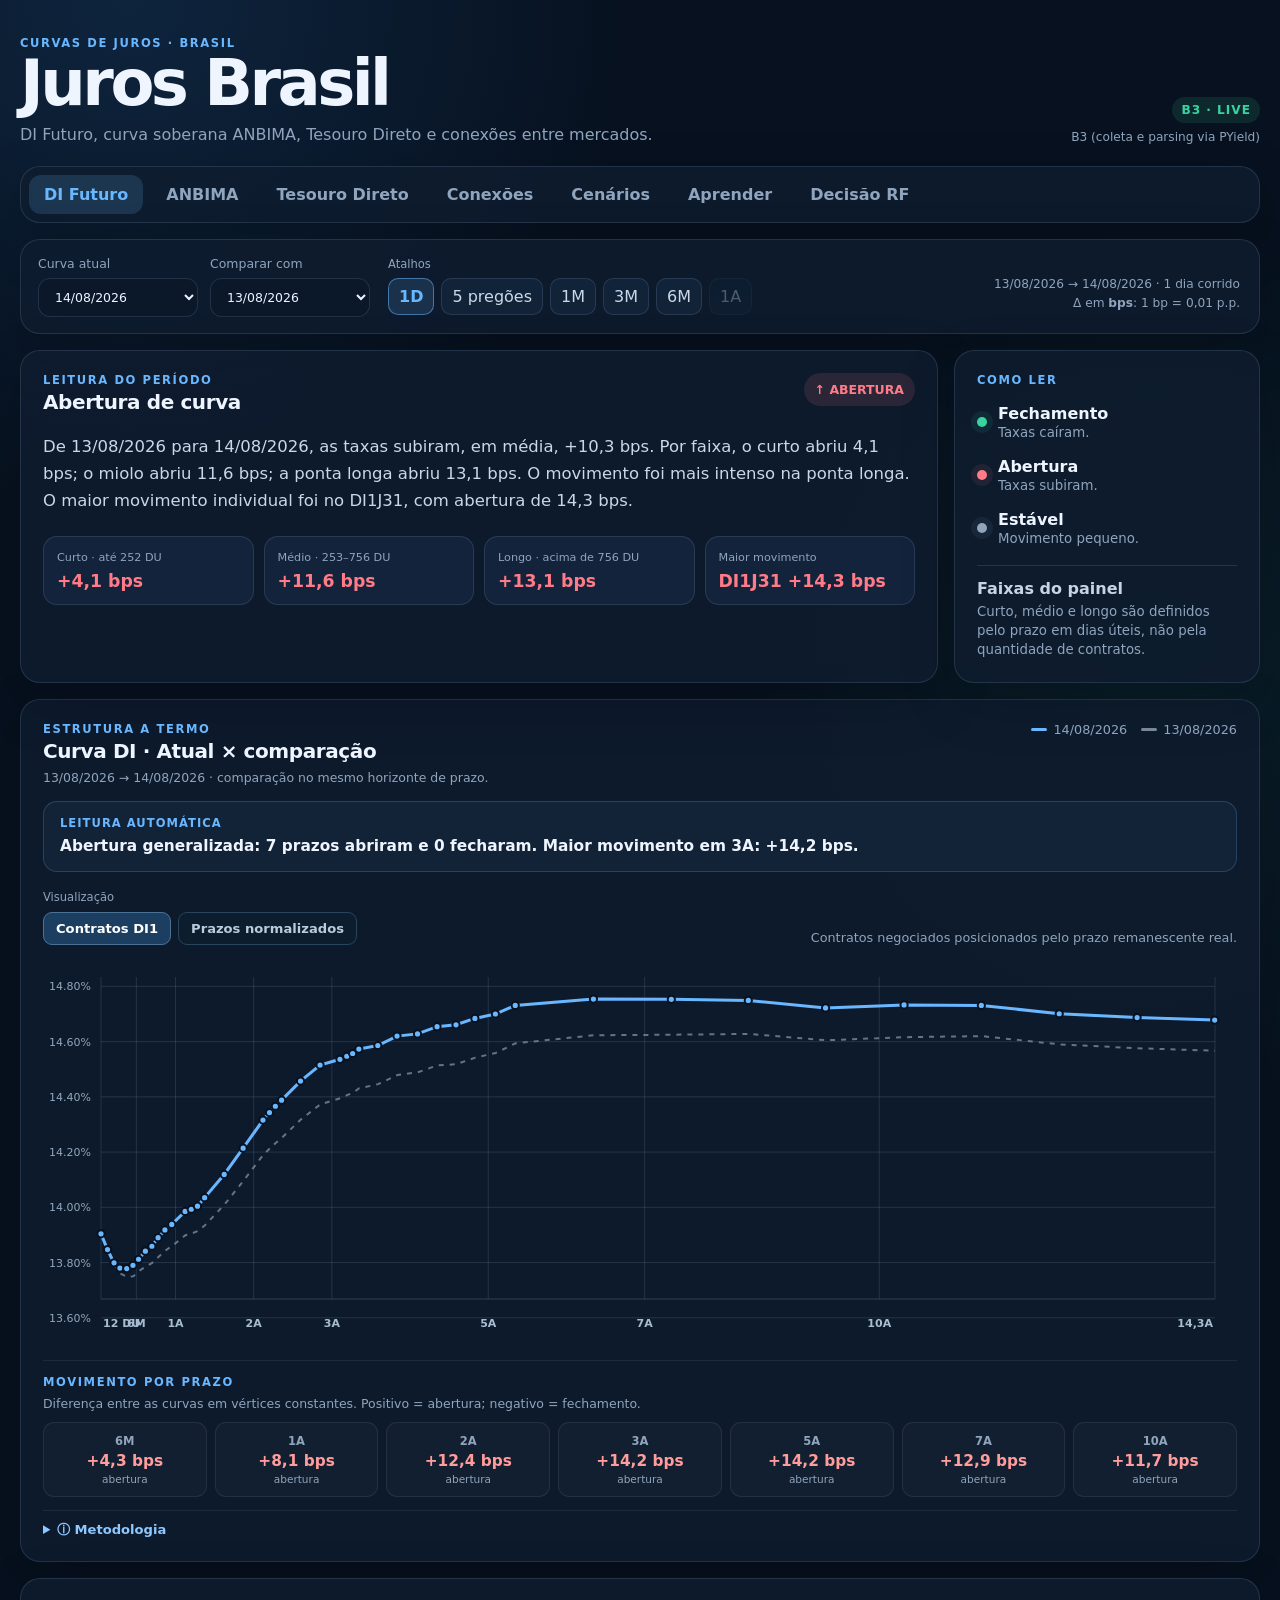
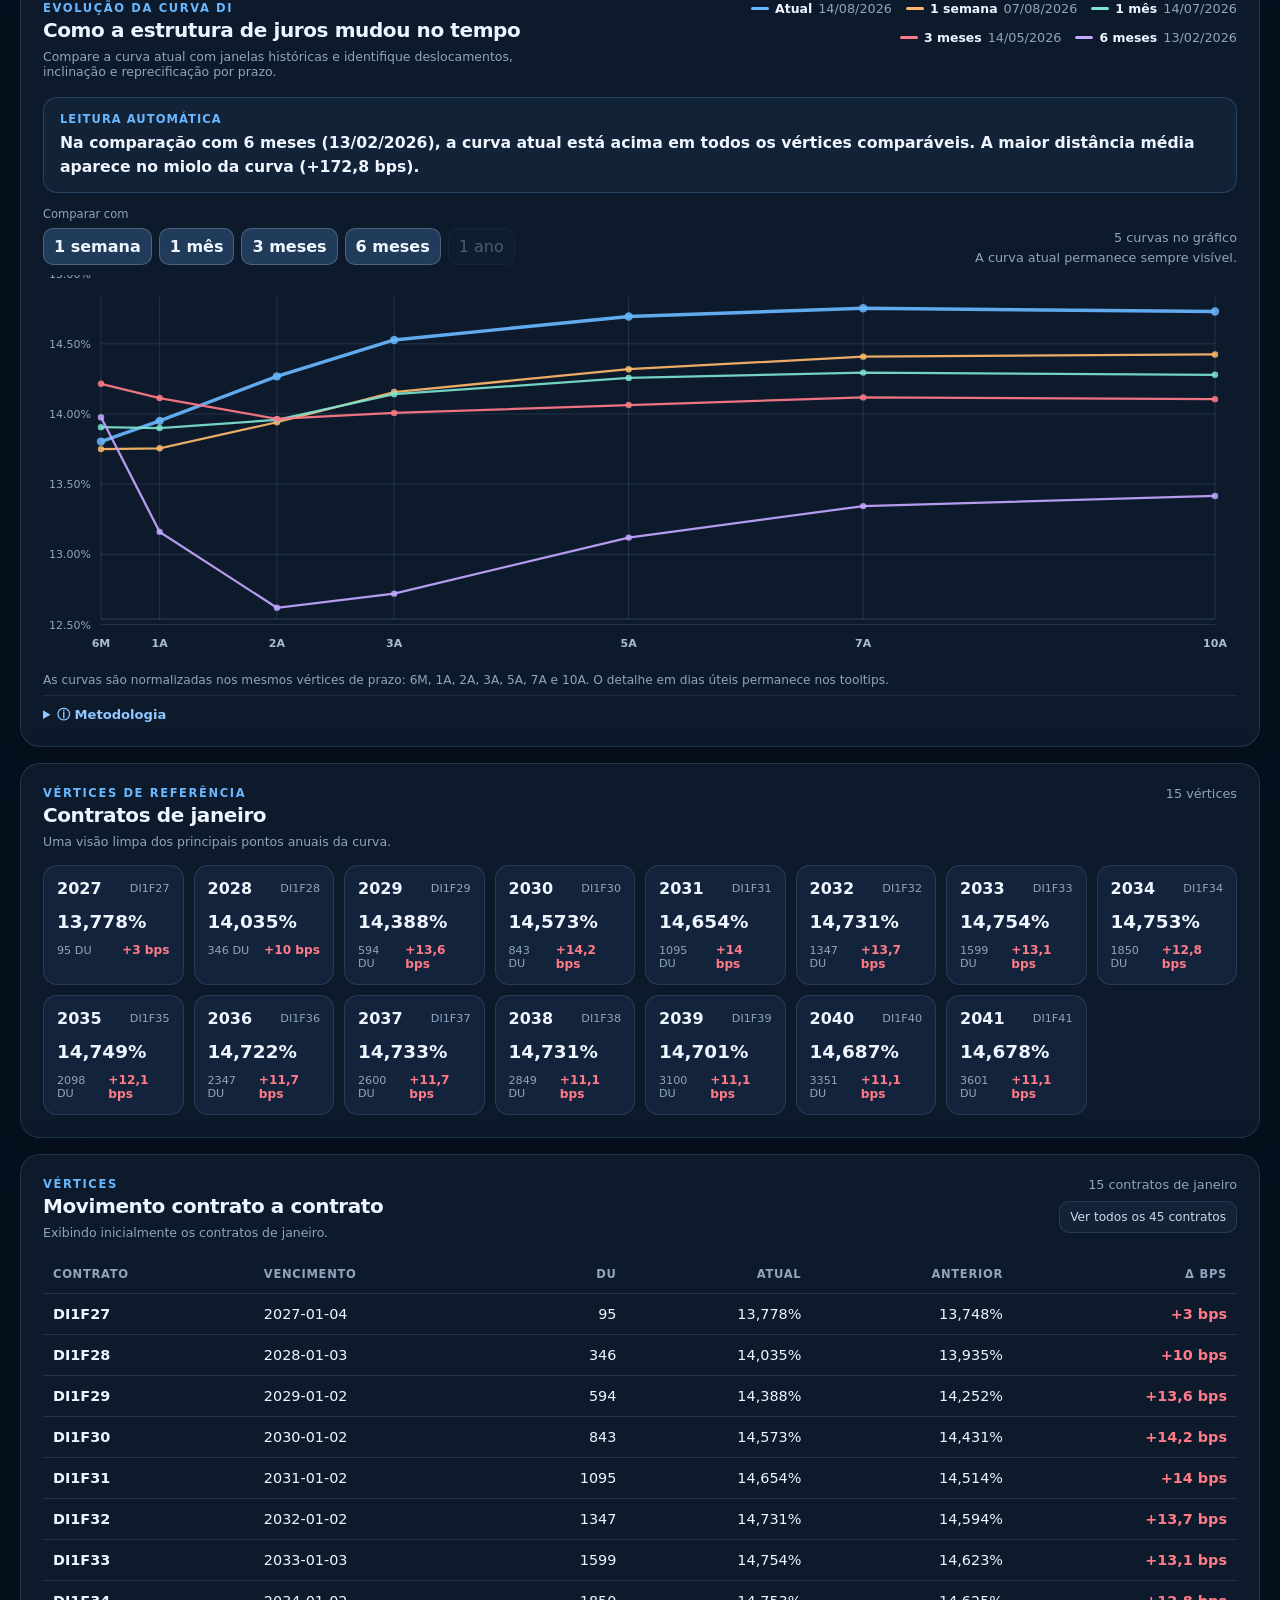
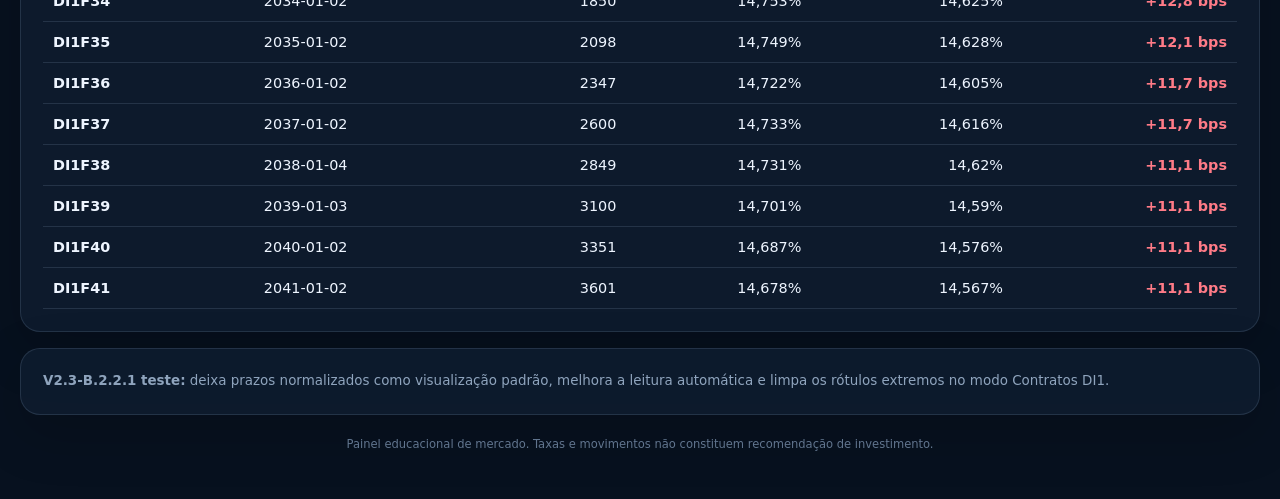
==== commit 1a6eeb07: "Add files via upload" ====
--- a/v2.html
+++ b/v2.html
@@ -4,7 +4,7 @@
   <meta charset="utf-8">
   <meta name="viewport" content="width=device-width, initial-scale=1">
   <meta name="description" content="Painel didático de curva DI Futuro, movimentos em pontos-base e comparação entre pregões.">
-  <title>Juros Brasil · V2.3-B.2.2 Teste</title>
+  <title>Juros Brasil · V2.3-B.2.2.1 Teste</title>
   <link rel="stylesheet" href="css/style.css?v=1.2.0">
   <link rel="stylesheet" href="css/v2.css?v=2.3.0">
   <link rel="stylesheet" href="css/evolution-v2.css?v=2.3.5">
@@ -126,11 +126,11 @@
         <div>
           <span class="presetLabel">Visualização</span>
           <div class="termViewToggle" role="group" aria-label="Visualização da curva DI">
-            <button type="button" class="active" data-term-mode="contracts">Contratos DI1</button>
-            <button type="button" data-term-mode="normalized">Prazos normalizados</button>
-          </div>
-        </div>
-        <div id="termModeHint" class="muted">Contratos negociados posicionados pelo prazo remanescente real.</div>
+            <button type="button" data-term-mode="contracts">Contratos DI1</button>
+            <button type="button" class="active" data-term-mode="normalized">Prazos normalizados</button>
+          </div>
+        </div>
+        <div id="termModeHint" class="muted">Mesmos vértices em todas as datas: 6M, 1A, 2A, 3A, 5A, 7A e 10A.</div>
       </div>
 
       <div id="chart" class="chart termStructureChart" aria-label="Gráfico da curva DI atual e de comparação"></div>
@@ -576,7 +576,7 @@
     </div>
 
     <section class="panel notePanel">
-      <p><strong>V2.3-B.2.2 teste:</strong> aprimora a Curva DI diária com leitura automática, visualização por contratos ou prazos normalizados e movimento por prazo em bps.</p>
+      <p><strong>V2.3-B.2.2.1 teste:</strong> deixa prazos normalizados como visualização padrão, melhora a leitura automática e limpa os rótulos extremos no modo Contratos DI1.</p>
     </section>
 
     <footer>
@@ -585,7 +585,7 @@
   </main>
   <script src="js/app.js?v=1.2.0" defer></script>
   <script src="js/evolution-v2.js?v=2.3.6" defer></script>
-  <script src="js/term-structure-v2.js?v=2.3.7" defer></script>
+  <script src="js/term-structure-v2.js?v=2.3.8" defer></script>
   <script src="js/market.js?v=2.3.4" defer></script>
 </body>
 </html>
--- a/css/term-structure-v2.css
+++ b/css/term-structure-v2.css
@@ -0,0 +1,119 @@
+/* V2.3-B.2.2 · Estrutura a termo */
+.termStructureHead {
+  align-items: flex-start;
+  gap: 24px;
+}
+.termStructureHead .legend {
+  max-width: 48%;
+  justify-content: flex-end;
+}
+.termInsight {
+  margin: 16px 0 14px;
+  padding: 14px 16px;
+  border: 1px solid rgba(105,183,255,.22);
+  border-radius: 14px;
+  background: rgba(105,183,255,.055);
+  display: grid;
+  gap: 5px;
+}
+.termInsight > span {
+  color: #69b7ff;
+  font-size: .72rem;
+  font-weight: 800;
+  letter-spacing: .09em;
+}
+.termInsight > strong {
+  color: var(--text, #f2f6fb);
+  font-size: .96rem;
+  line-height: 1.48;
+}
+.termToolbar {
+  display: flex;
+  justify-content: space-between;
+  align-items: flex-end;
+  gap: 18px;
+  margin: 2px 0 10px;
+}
+.termViewToggle {
+  display: flex;
+  flex-wrap: wrap;
+  gap: 7px;
+  margin-top: 7px;
+}
+.termViewToggle button {
+  border: 1px solid #29445d;
+  background: #0c1d2e;
+  color: #b9ccde;
+  border-radius: 9px;
+  padding: 8px 12px;
+  font: inherit;
+  font-size: .82rem;
+  font-weight: 750;
+  cursor: pointer;
+}
+.termViewToggle button.active {
+  background: #1c3f61;
+  border-color: #4a7297;
+  color: #fff;
+}
+.termStructureChart svg text.termAxisLabel {
+  fill: #91a7bd;
+}
+.termStructureChart svg text.termTenorLabel {
+  fill: #a9bdd1;
+  font-weight: 700;
+}
+.termMoveBlock {
+  margin-top: 15px;
+  padding-top: 14px;
+  border-top: 1px solid rgba(255,255,255,.07);
+}
+.termMoveBlock > div:first-child {
+  margin-bottom: 11px;
+}
+.termBpsGrid {
+  display: grid;
+  grid-template-columns: repeat(7, minmax(0,1fr));
+  gap: 8px;
+}
+.termBpsGrid article {
+  min-width: 0;
+  padding: 11px 10px;
+  border: 1px solid rgba(255,255,255,.075);
+  border-radius: 11px;
+  background: rgba(255,255,255,.025);
+  text-align: center;
+}
+.termBpsGrid span {
+  display: block;
+  color: var(--muted, #9fb2c6);
+  font-size: .72rem;
+  font-weight: 700;
+}
+.termBpsGrid strong {
+  display: block;
+  margin-top: 4px;
+  font-size: .96rem;
+}
+.termBpsGrid small {
+  display: block;
+  margin-top: 3px;
+  color: var(--muted, #9fb2c6);
+  font-size: .66rem;
+}
+.termMethodology {
+  margin-top: 13px;
+}
+@media (max-width: 980px) {
+  .termBpsGrid { grid-template-columns: repeat(4,minmax(0,1fr)); }
+}
+@media (max-width: 760px) {
+  .termStructureHead, .termToolbar { display: block; }
+  .termStructureHead .legend {
+    max-width: none;
+    margin-top: 12px;
+    justify-content: flex-start;
+  }
+  #termModeHint { margin-top: 9px; }
+  .termBpsGrid { grid-template-columns: repeat(2,minmax(0,1fr)); }
+}
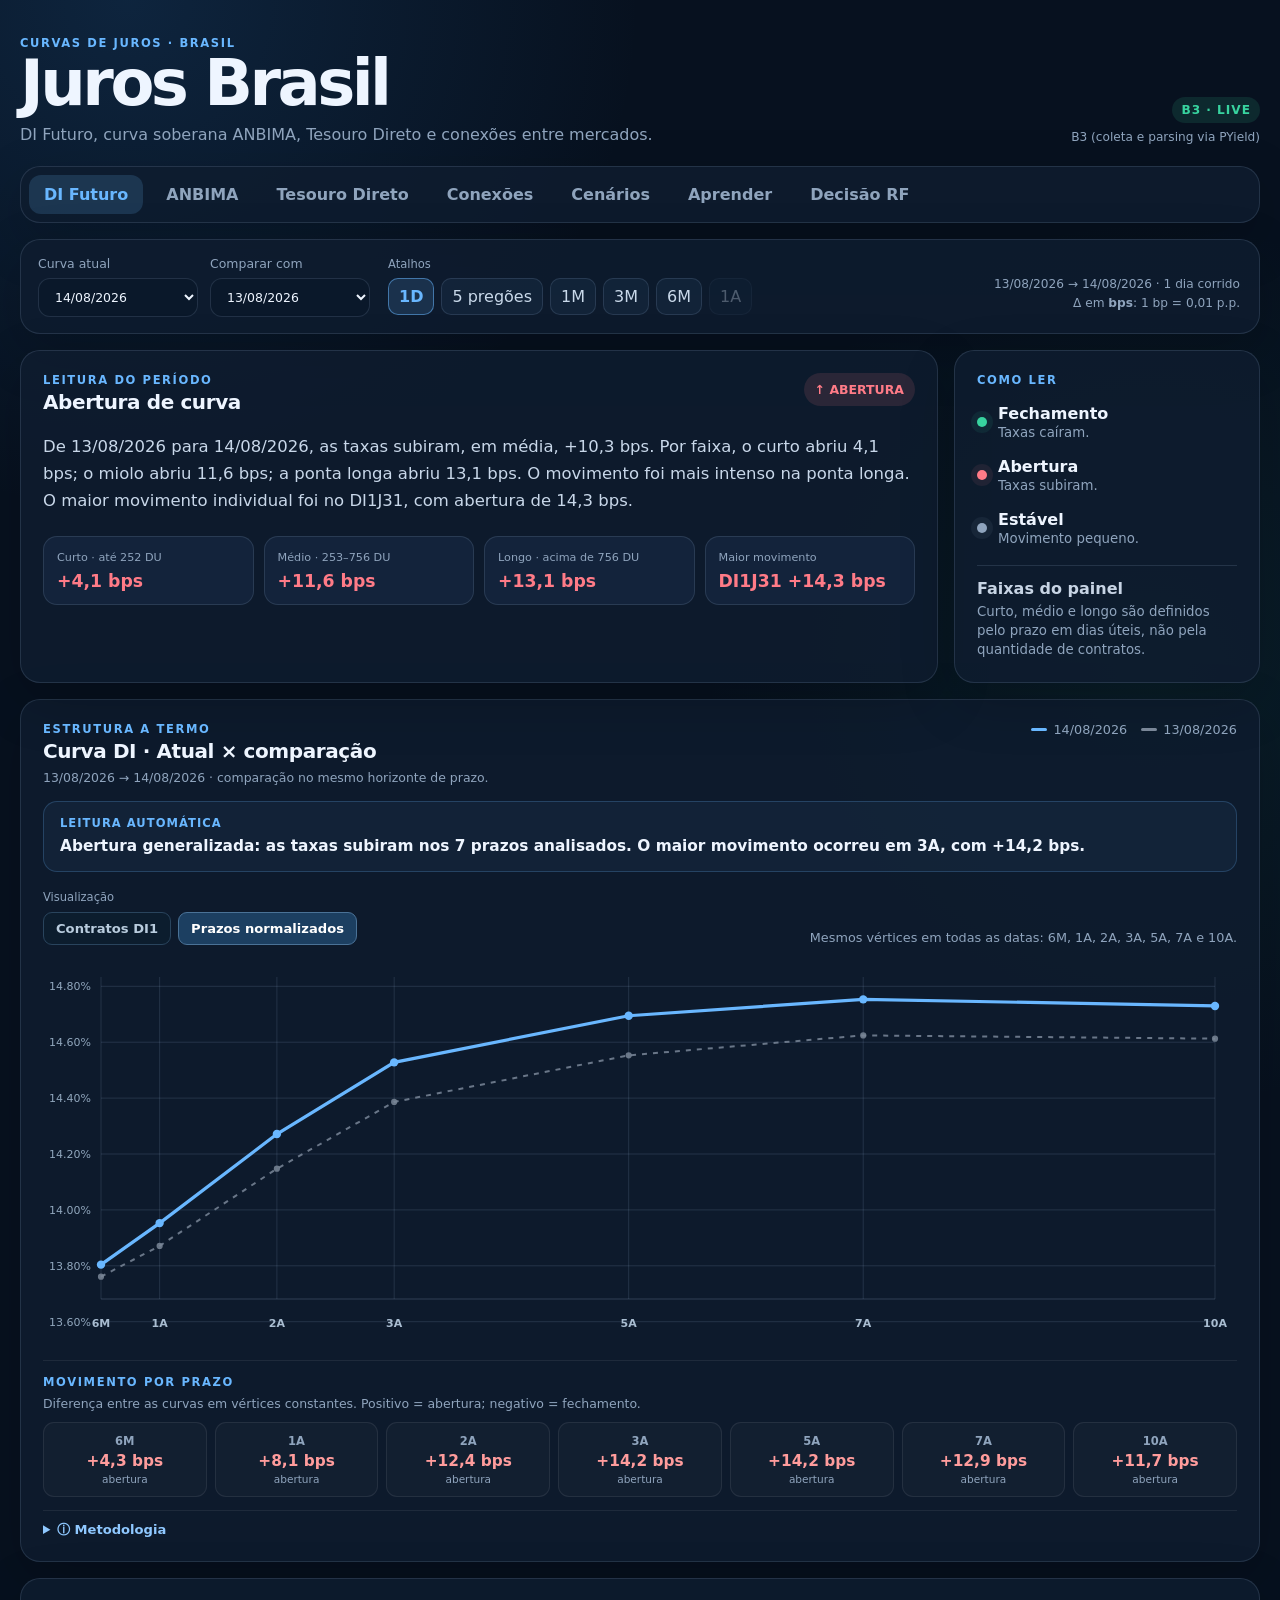
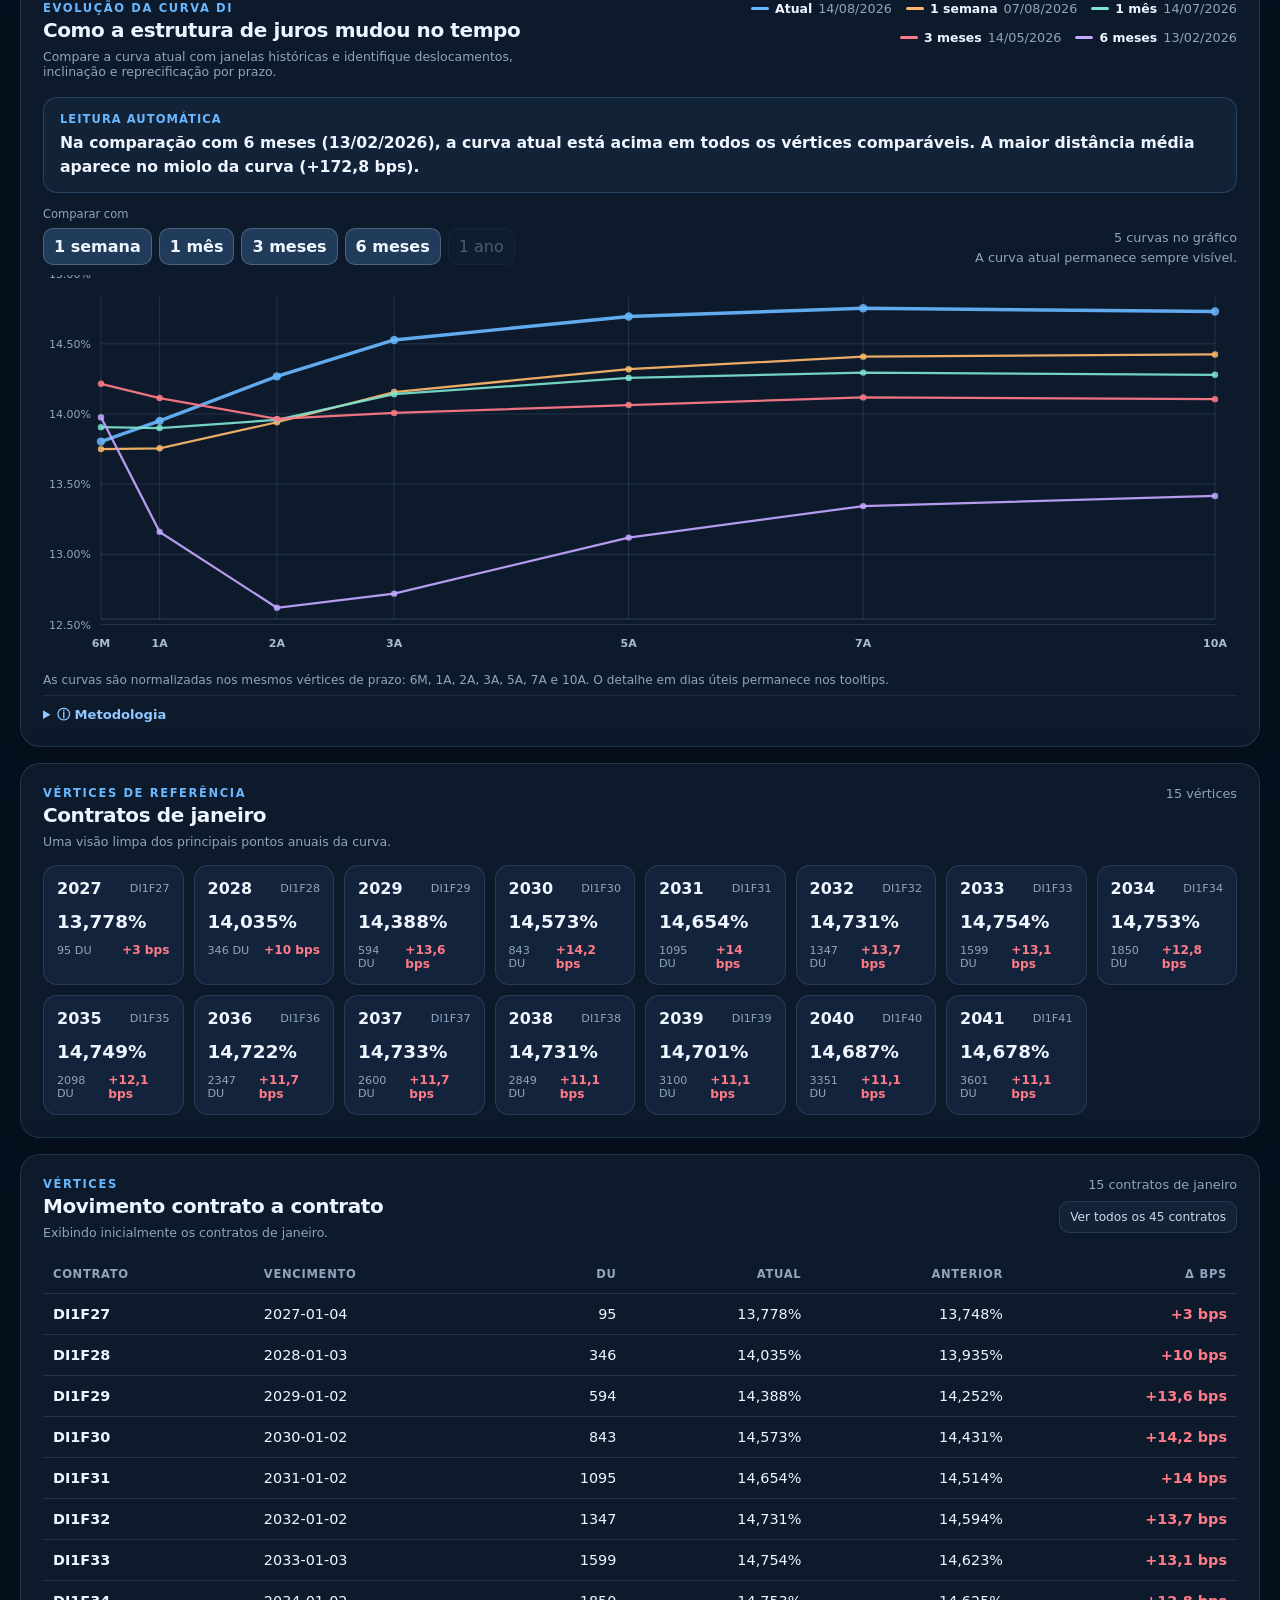
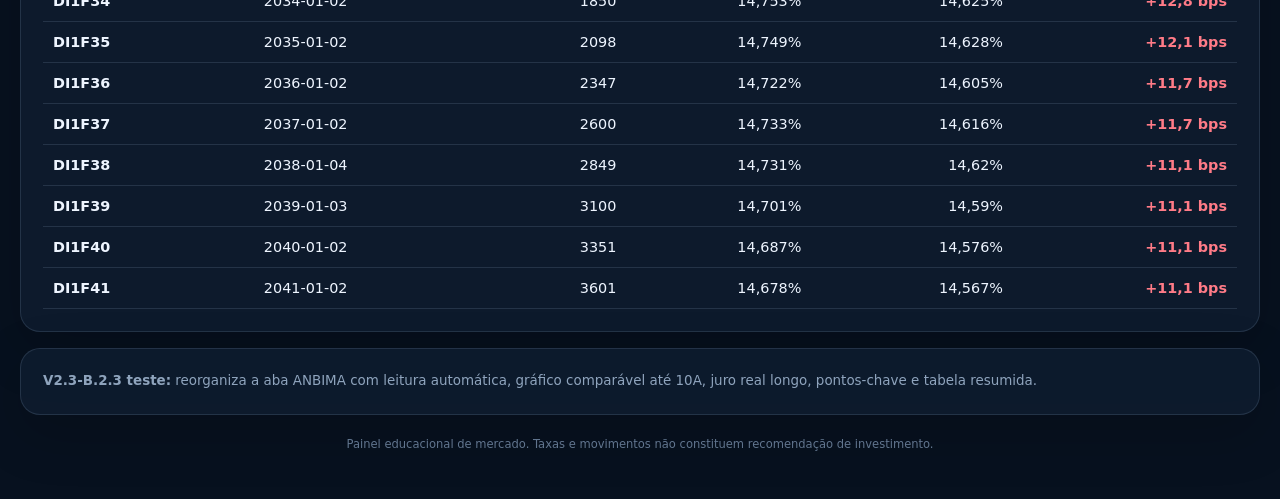
==== commit cf341128: "Add files via upload" ====
--- a/v2.html
+++ b/v2.html
@@ -4,11 +4,12 @@
   <meta charset="utf-8">
   <meta name="viewport" content="width=device-width, initial-scale=1">
   <meta name="description" content="Painel didático de curva DI Futuro, movimentos em pontos-base e comparação entre pregões.">
-  <title>Juros Brasil · V2.3-B.2.2.1 Teste</title>
+  <title>Juros Brasil · V2.3-B.2.3 Teste</title>
   <link rel="stylesheet" href="css/style.css?v=1.2.0">
   <link rel="stylesheet" href="css/v2.css?v=2.3.0">
   <link rel="stylesheet" href="css/evolution-v2.css?v=2.3.5">
   <link rel="stylesheet" href="css/term-structure-v2.css?v=2.3.7">
+  <link rel="stylesheet" href="css/anbima-v2.css?v=2.3.9">
 </head>
 <body>
   <main class="shell">
@@ -234,11 +235,108 @@
     </div>
 
     <div id="tab-anbima" class="tabPane">
-      <section class="sectionIntro panel"><div><p class="eyebrow">CURVA SOBERANA · ANBIMA</p><h2>ETTJ Prefixada, juro real e inflação implícita</h2><p class="sectionSubtitle">Vértices de prazo constante em dias úteis.</p></div><label class="inlineSelect">Data<select id="anbimaDate"></select></label></section>
-      <section class="panel marketStatus"><div class="panelHead"><div><p class="eyebrow">VÉRTICES PADRÃO</p><h2>Retrato da curva ANBIMA</h2></div><div id="anbimaStatus" class="muted">—</div></div><div id="anbimaCards" class="marketCards"></div></section>
-      <section class="panel chartPanel"><div class="panelHead"><div><p class="eyebrow">ETTJ</p><h2>Pré × IPCA × inflação implícita</h2></div><div id="anbimaLegend" class="legend"></div></div><div id="anbimaChart" class="chart"></div></section>
-      <section class="panel"><div class="panelHead"><div><p class="eyebrow">VÉRTICES</p><h2>Estrutura a termo</h2></div></div><div class="tableWrap"><table><thead><tr><th>DU</th><th>Prazo</th><th>ETTJ Pré</th><th>ETTJ IPCA</th><th>Inflação implícita</th></tr></thead><tbody id="anbimaTable"></tbody></table></div></section>
-      <section class="panel parameterPanel"><div class="panelHead"><div><p class="eyebrow">MODELO</p><h2>Parâmetros Svensson</h2><p id="anbimaPrecision" class="sectionSubtitle"></p></div></div><div class="tableWrap"><table><thead><tr><th>Curva</th><th>Beta 1</th><th>Beta 2</th><th>Beta 3</th><th>Beta 4</th><th>Lambda 1</th><th>Lambda 2</th></tr></thead><tbody id="anbimaParams"></tbody></table></div></section>
+      <section class="sectionIntro panel anbimaIntro">
+        <div>
+          <p class="eyebrow">CURVA SOBERANA · ANBIMA</p>
+          <h2>ETTJ Prefixada, juro real e inflação implícita</h2>
+          <p class="sectionSubtitle">Leia a curva nominal, a curva real e a inflação implícita no mesmo horizonte.</p>
+        </div>
+        <label class="inlineSelect">Data<select id="anbimaDate"></select></label>
+      </section>
+
+      <section class="panel anbimaReadingPanel">
+        <div class="panelHead">
+          <div>
+            <p class="eyebrow">LEITURA DA CURVA</p>
+            <h2>O que a estrutura está mostrando?</h2>
+          </div>
+          <div id="anbimaStatus" class="muted">—</div>
+        </div>
+        <p id="anbimaReading" class="readingText">Carregando a curva ANBIMA…</p>
+      </section>
+
+      <section class="panel marketStatus anbimaSnapshot">
+        <div class="panelHead">
+          <div>
+            <p class="eyebrow">VÉRTICES PRINCIPAIS</p>
+            <h2>Retrato da curva ANBIMA</h2>
+            <p class="sectionSubtitle">Prazo primeiro; dias úteis ficam como referência técnica.</p>
+          </div>
+        </div>
+        <div id="anbimaCards" class="marketCards anbimaCardsV2"></div>
+      </section>
+
+      <section class="panel chartPanel anbimaChartPanel">
+        <div class="panelHead anbimaChartHead">
+          <div>
+            <p class="eyebrow">ESTRUTURA A TERMO</p>
+            <h2 id="anbimaChartTitle">Comparável até 10A</h2>
+            <p id="anbimaChartSubtitle" class="sectionSubtitle">Pré, juro real e inflação implícita no trecho em que as três séries coexistem.</p>
+          </div>
+          <div id="anbimaLegend" class="legend"></div>
+        </div>
+
+        <div class="anbimaToolbar">
+          <div>
+            <span class="presetLabel">Visualização</span>
+            <div class="anbimaModeToggle" role="group" aria-label="Visualização da curva ANBIMA">
+              <button type="button" class="active" data-anbima-mode="compare">Comparável até 10A</button>
+              <button type="button" data-anbima-mode="real-long">Juro real longo</button>
+            </div>
+          </div>
+          <div id="anbimaModeHint" class="muted">As três séries são comparadas somente até 10 anos.</div>
+        </div>
+
+        <div id="anbimaChart" class="chart anbimaChartV2"></div>
+      </section>
+
+      <section class="panel anbimaKeyPanel">
+        <div class="panelHead">
+          <div>
+            <p class="eyebrow">PONTOS-CHAVE</p>
+            <h2>Onde estão os principais níveis?</h2>
+          </div>
+        </div>
+        <div id="anbimaKeyPoints" class="anbimaKeyPoints"></div>
+      </section>
+
+      <section class="panel anbimaTablePanel">
+        <div class="panelHead">
+          <div>
+            <p class="eyebrow">ESTRUTURA A TERMO</p>
+            <h2>Vértices da curva</h2>
+            <p id="anbimaTableNote" class="sectionSubtitle">Exibindo os sete horizontes principais.</p>
+          </div>
+          <div class="tableActions">
+            <div id="anbimaTableCount" class="muted">—</div>
+            <button type="button" id="anbimaTableToggle" class="secondaryButton">Ver estrutura completa</button>
+          </div>
+        </div>
+        <div class="tableWrap">
+          <table>
+            <thead>
+              <tr><th>Prazo</th><th>DU</th><th>ETTJ Pré</th><th>Juro real</th><th>Inflação implícita</th></tr>
+            </thead>
+            <tbody id="anbimaTable"></tbody>
+          </table>
+        </div>
+      </section>
+
+      <section class="panel parameterPanel anbimaMethodPanel">
+        <details class="anbimaMethodDetails">
+          <summary>ⓘ Metodologia e parâmetros Svensson</summary>
+          <div class="anbimaMethodBody">
+            <p id="anbimaPrecision" class="sectionSubtitle"></p>
+            <p class="sectionSubtitle">Os parâmetros abaixo descrevem o ajuste da estrutura a termo. Para leitura de mercado, os vértices e as curvas acima são a referência principal.</p>
+            <div class="tableWrap">
+              <table>
+                <thead><tr><th>Curva</th><th>Beta 1</th><th>Beta 2</th><th>Beta 3</th><th>Beta 4</th><th>Lambda 1</th><th>Lambda 2</th></tr></thead>
+                <tbody id="anbimaParams"></tbody>
+              </table>
+            </div>
+          </div>
+        </details>
+      </section>
     </div>
 
     <div id="tab-tesouro" class="tabPane">
@@ -576,7 +674,7 @@
     </div>
 
     <section class="panel notePanel">
-      <p><strong>V2.3-B.2.2.1 teste:</strong> deixa prazos normalizados como visualização padrão, melhora a leitura automática e limpa os rótulos extremos no modo Contratos DI1.</p>
+      <p><strong>V2.3-B.2.3 teste:</strong> reorganiza a aba ANBIMA com leitura automática, gráfico comparável até 10A, juro real longo, pontos-chave e tabela resumida.</p>
     </section>
 
     <footer>
@@ -587,5 +685,6 @@
   <script src="js/evolution-v2.js?v=2.3.6" defer></script>
   <script src="js/term-structure-v2.js?v=2.3.8" defer></script>
   <script src="js/market.js?v=2.3.4" defer></script>
+  <script src="js/anbima-v2.js?v=2.3.9" defer></script>
 </body>
 </html>
